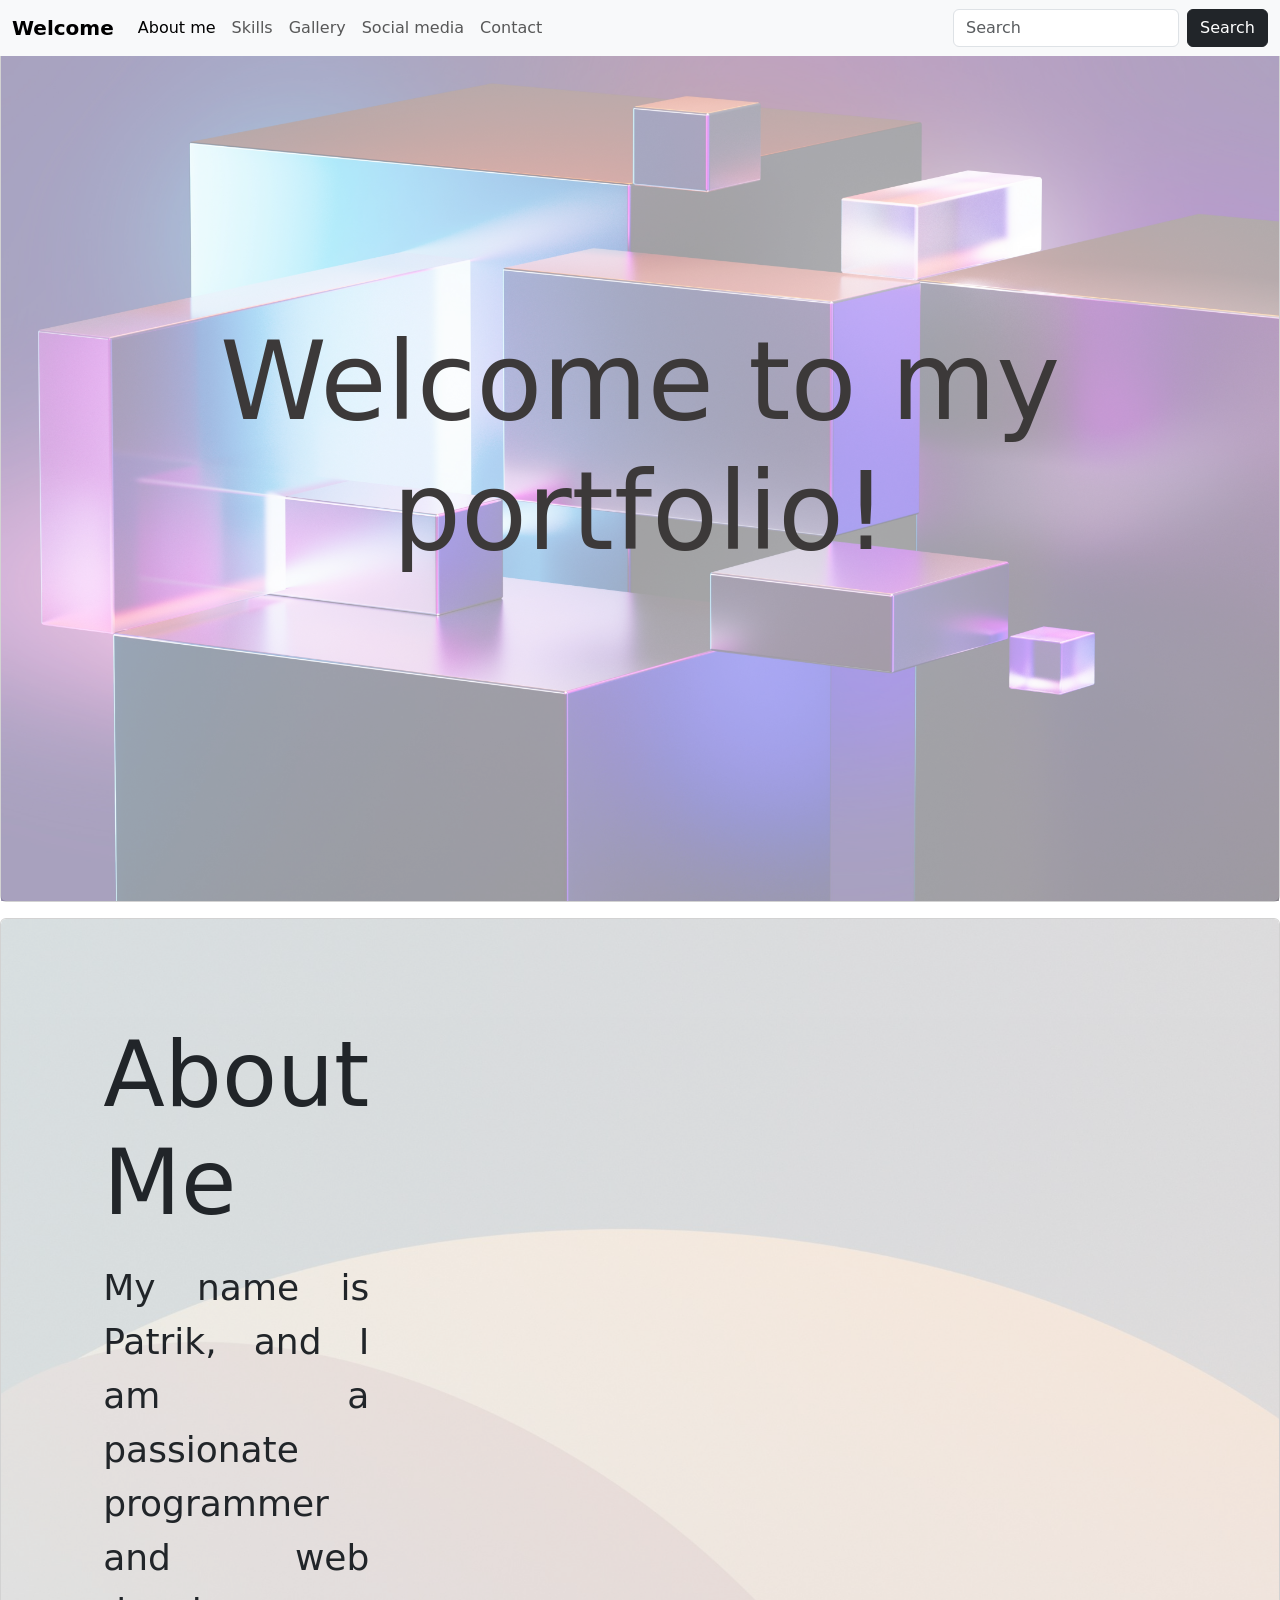
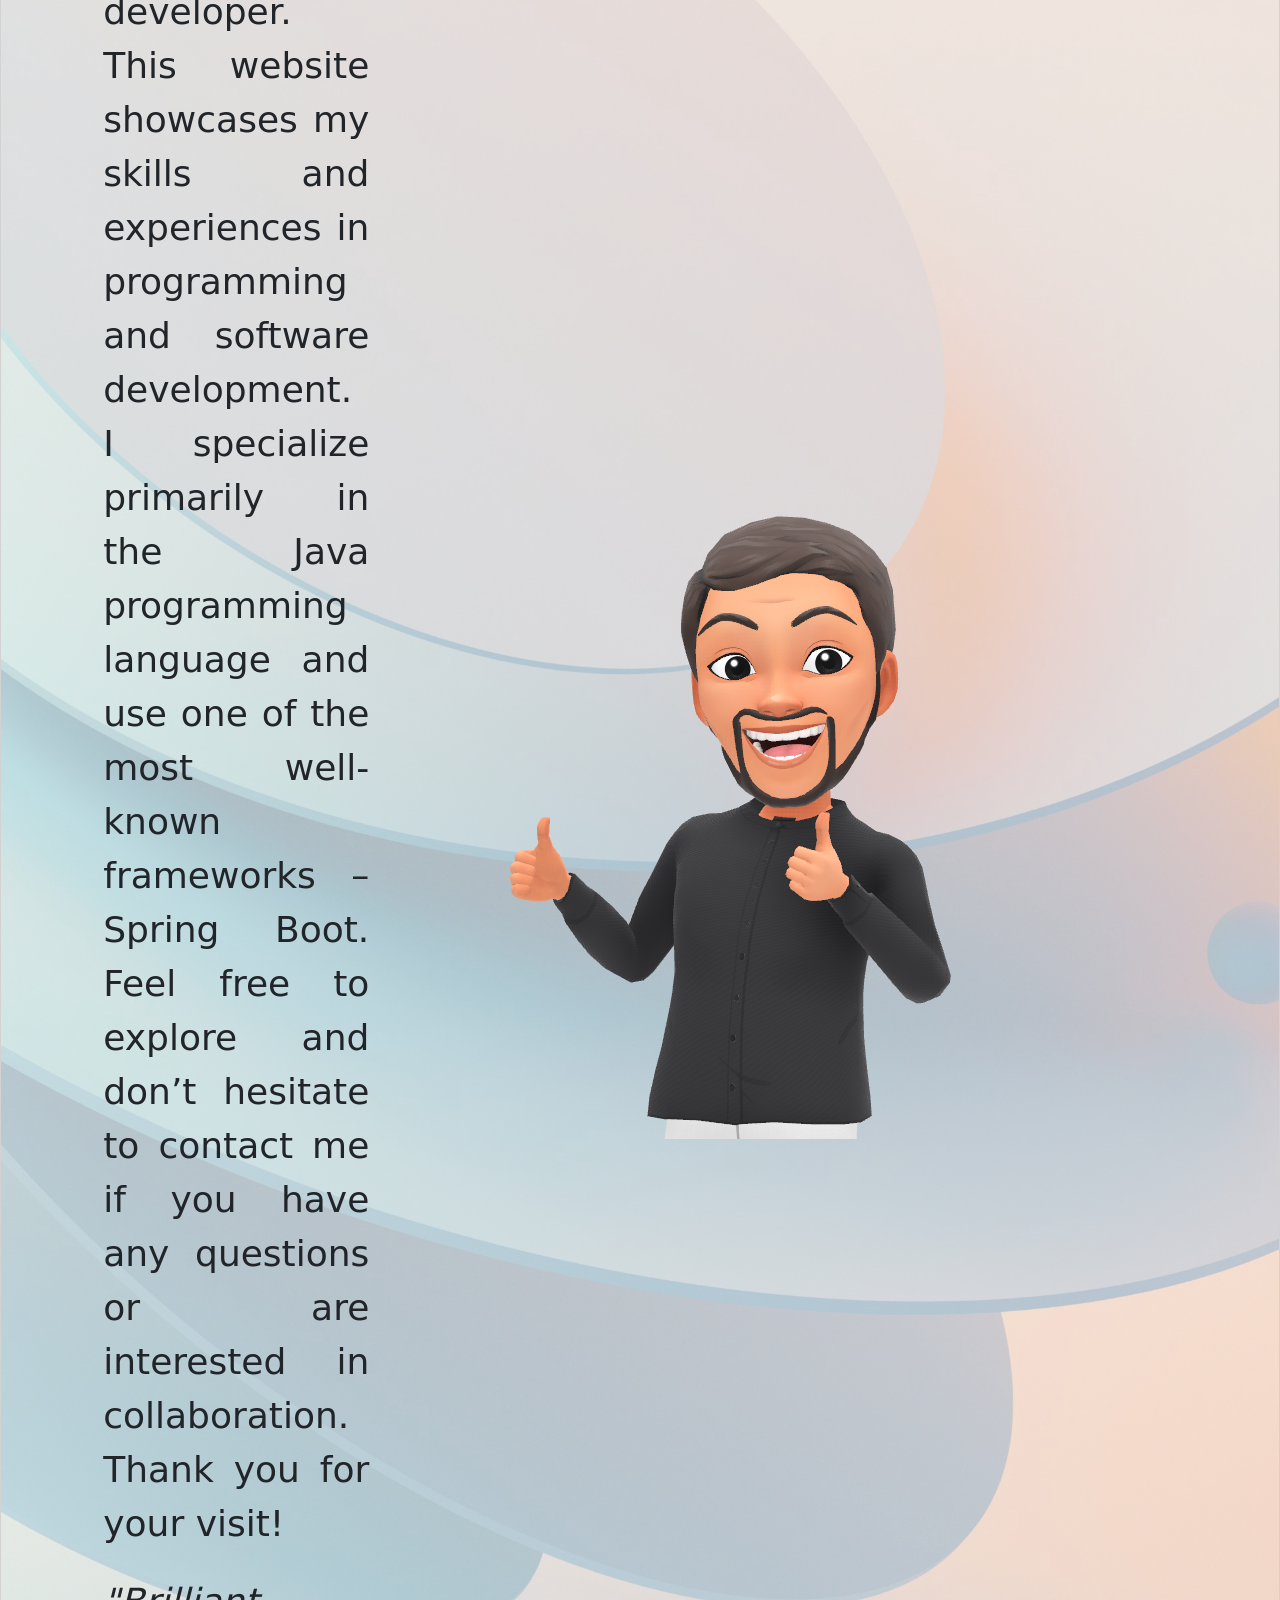
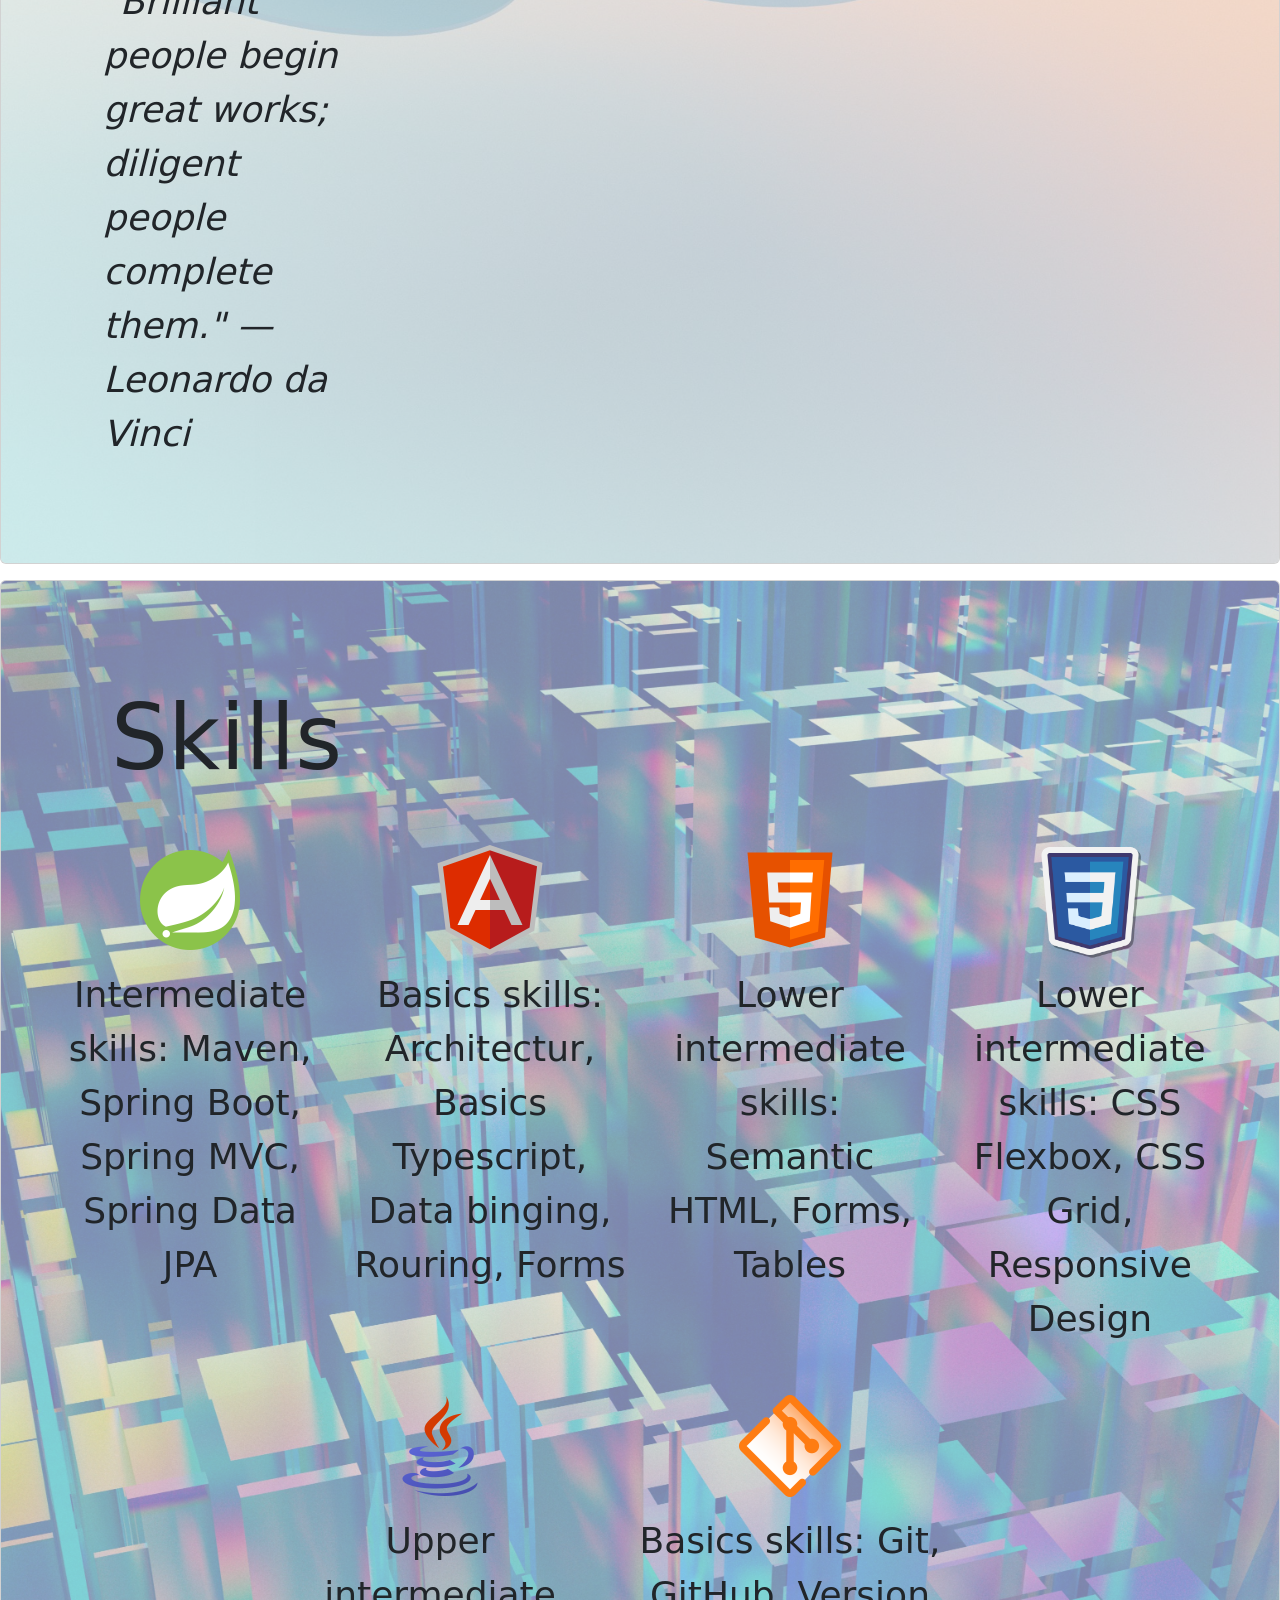
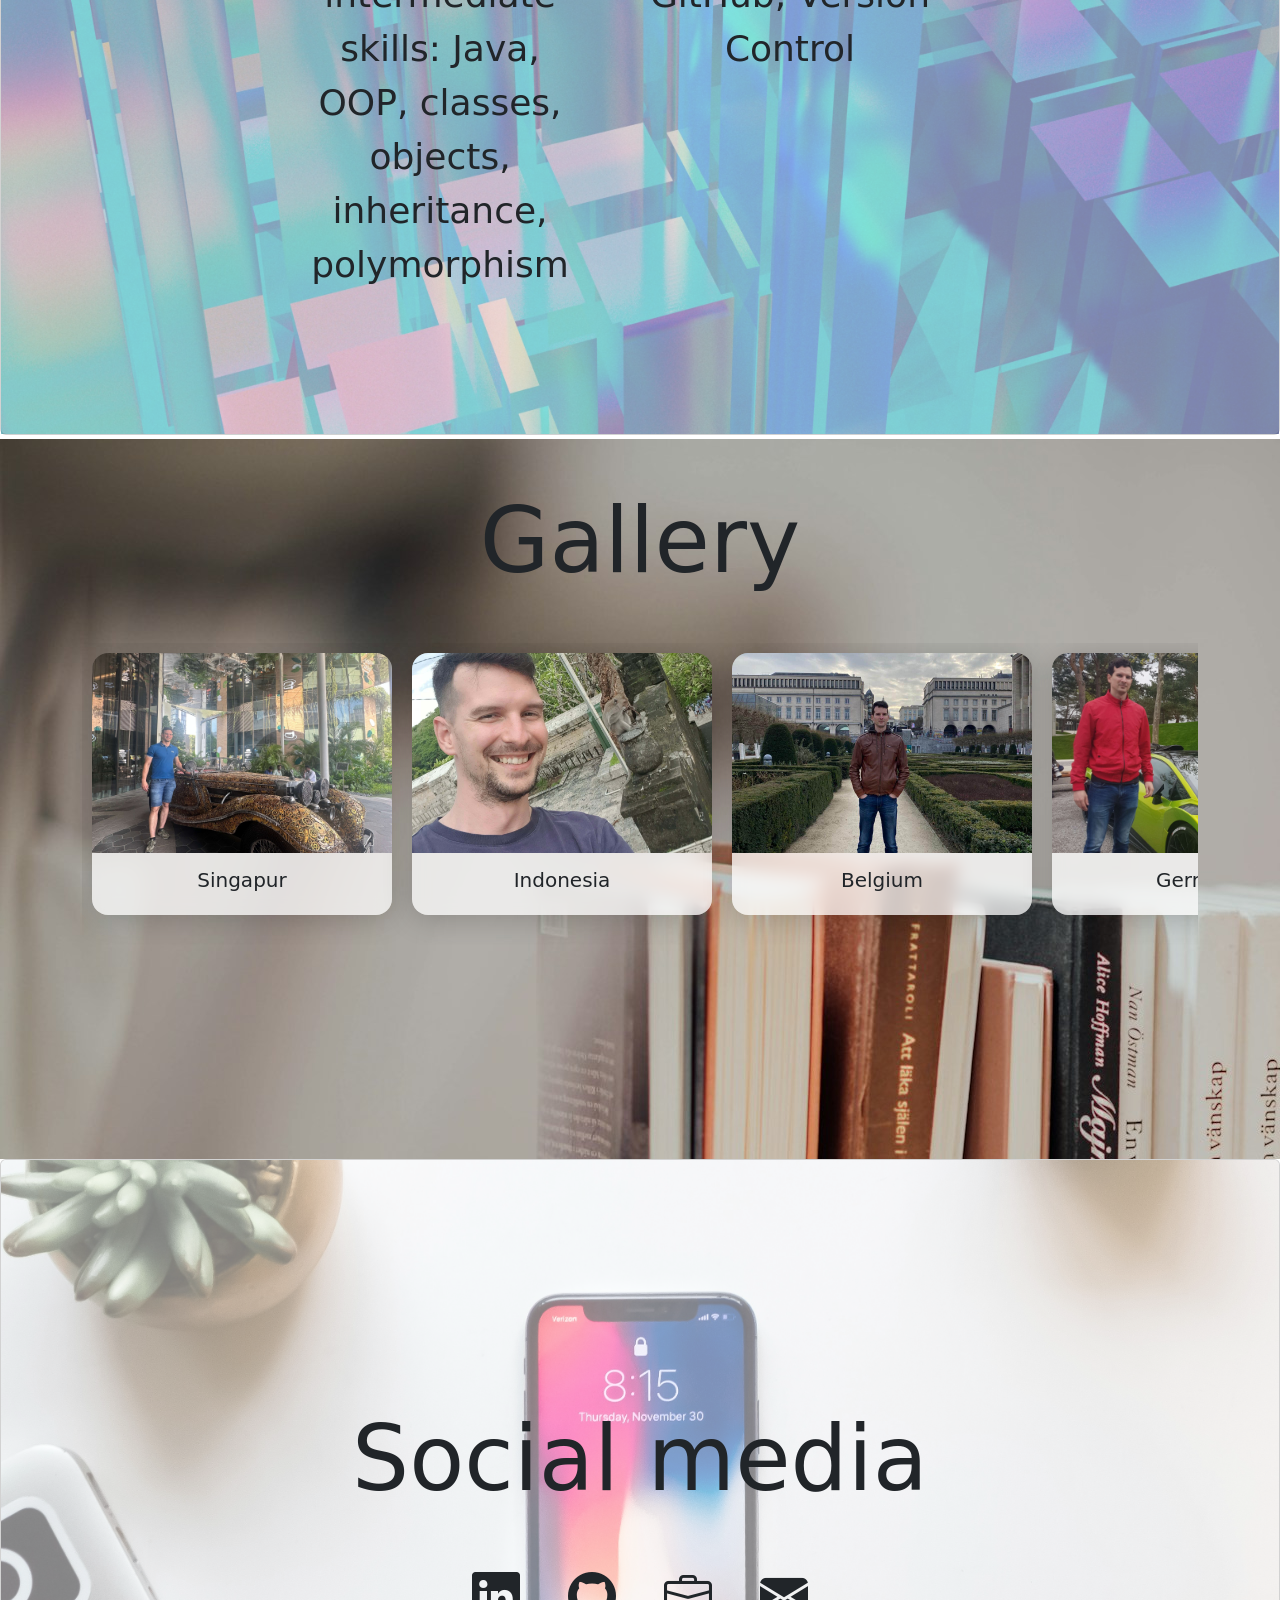
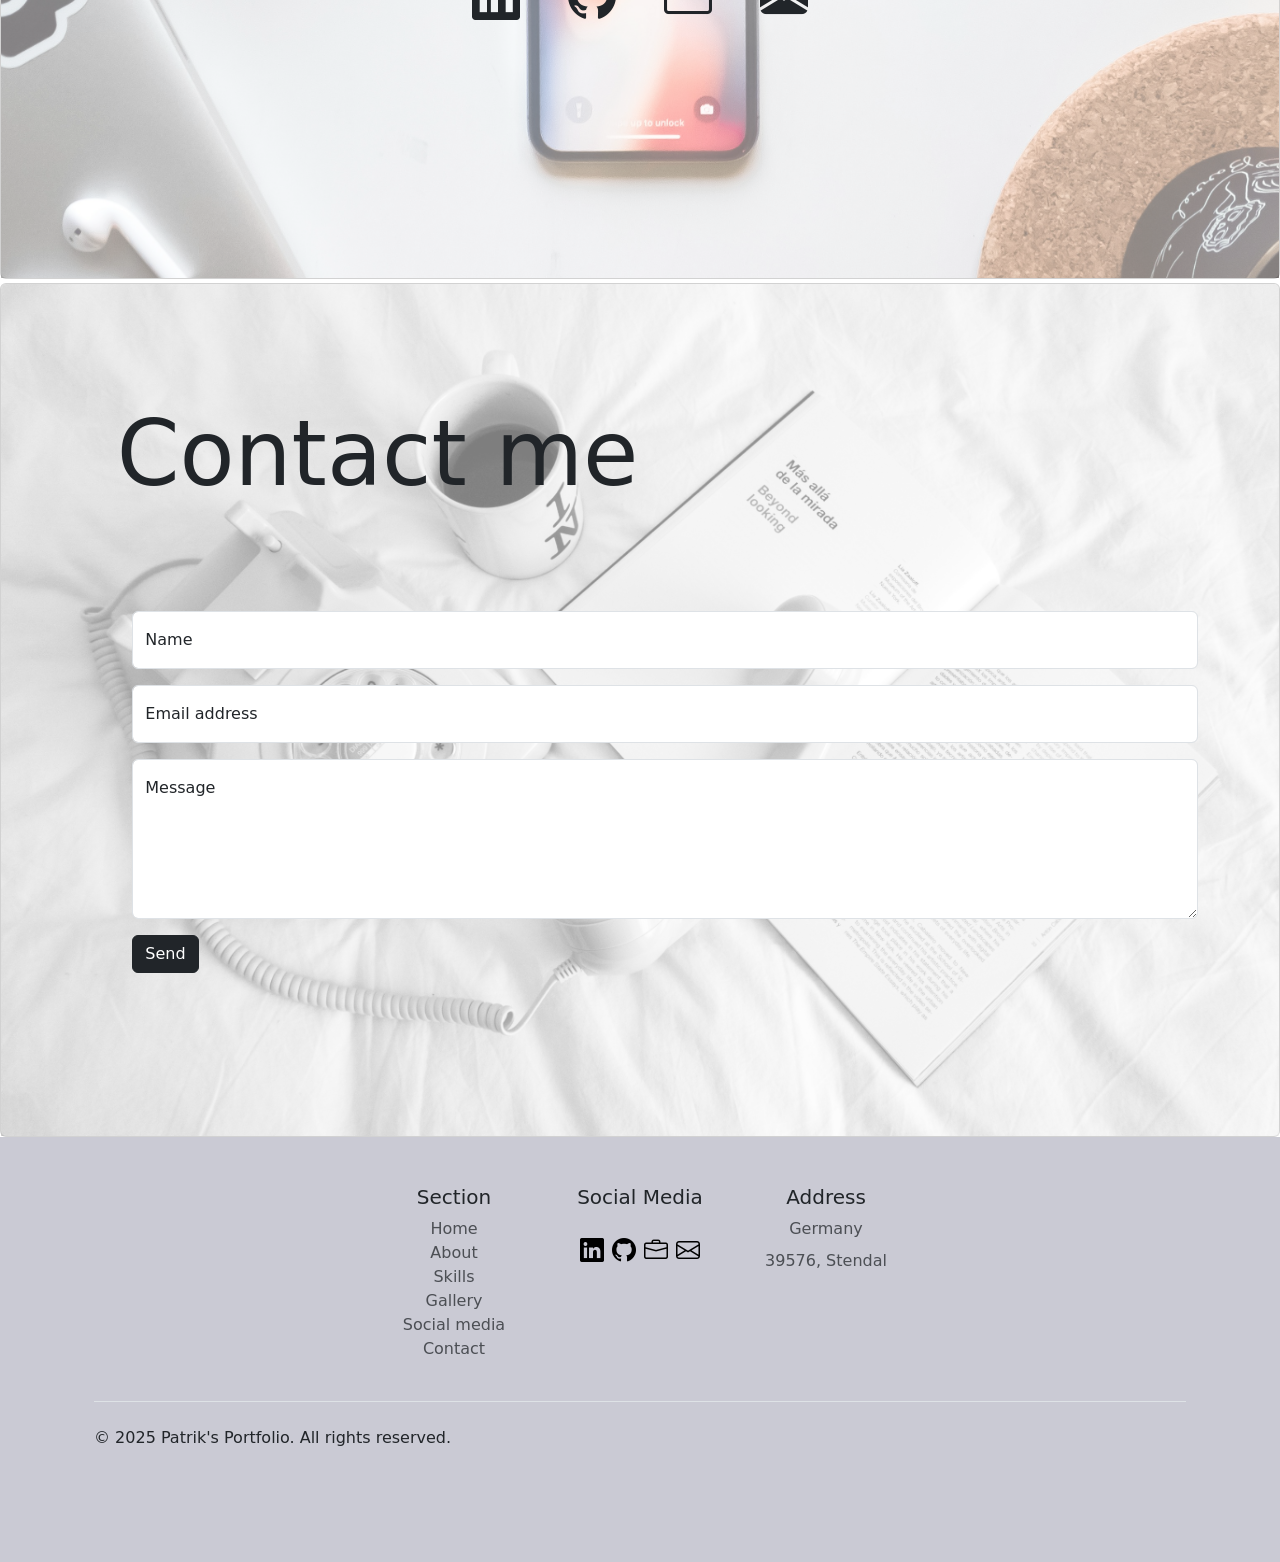
==== index.html @ 80ddef81 "Add files via upload uploading and updating gallery, configuration for smartphones and pc" ====
<!DOCTYPE html>
<html lang="en">

<head>
    <meta charset="UTF-8" />
    <meta name="viewport" content="width=device-width, initial-scale=1.0" />
    <title>My Portfolio</title>
    <link href="https://cdn.jsdelivr.net/npm/bootstrap@5.3.7/dist/css/bootstrap.min.css" rel="stylesheet"
        integrity="sha384-LN+7fdVzj6u52u30Kp6M/trliBMCMKTyK833zpbD+pXdCLuTusPj697FH4R/5mcr" crossorigin="anonymous" />
    <link rel="stylesheet" href="https://cdn.jsdelivr.net/npm/bootstrap-icons@1.11.3/font/bootstrap-icons.css" />
    <link rel="stylesheet" href="css/styles.css" />
</head>

<body>
    <div id="header">
        <!-- Header content if any -->
    </div>

    <!-- ABOUT SECTION -->
    <!-- HOME SECTION -->
    <section id="home">
        <div class="card mb-3">
            <img src="images/portfolio3.jpg" class="card-img-top" alt="..." style="height: 100vh; opacity: 0.4;" />
            <div class="card-img-overlay d-flex justify-content-center align-items-center flex-column">
                <h1 class="card-title text-center" style="font-size: 12vh; color: rgb(60, 57, 57);">Welcome to my
                    portfolio!</h1>
            </div>
        </div>
    </section>

    <!-- ABOUT SECTION -->
    <section id="about">
        <div class="card mb-3 position-relative">
            <img src="images/portfolio4.jpg" class="card-img-top position-absolute" alt="..."
                style="object-fit: cover; opacity: 0.5; top: 0; left: 0;" />
            <div class="card-img-overlay d-flex align-items-center">
                <div class="flex-grow-1" style="max-width: 70%;">
                    <div class="d-flex align-items-center mb-3">
                        <h2 class="card-title" style="font-size: 10vh;">About Me</h2>
                    </div>
                    <p class="card-text mb-4" style="font-size: 4vh; text-align: justify;">
                        My name is Patrik, and I am a passionate programmer and web developer. This website showcases my
                        skills and experiences in programming and software development. I specialize primarily in the
                        Java programming language and use one of the most well-known frameworks – Spring Boot. Feel free
                        to explore and don’t hesitate to contact me if you have any questions or are interested in
                        collaboration. Thank you for your visit!</p>
                    <p class="card-text fst-italic" style="font-size: 4vh;">
                        "Brilliant people begin great works; diligent people complete them." — Leonardo da Vinci
                    </p>
                </div>
                <img src="images/emoji.png" alt="Emoji" class="ms-3" style="width: 100%;" />
            </div>
        </div>
    </section>

    <!-- SKILLS SECTION -->
    <section id="skills">
        <div class="card mb-1 position-relative">
            <img src="images/portfolio6.jpg" class="card-img-top position-absolute w-100 h-100" alt="Skills Background"
                style="object-fit: cover; opacity: 0.5; left: 0; top: 0;" />
            <div class="card-img-overlay">
                <h2 class="card-title mb-5" style="font-size: 10vh; padding-left: 5%;">Skills</h2>
                <div class="row justify-content-center">
                    <div class="col-12 col-md-3 mb-4 d-flex flex-column align-items-center skill-item">
                        <img src="images/logos/spring.png" alt="Skill 1" class="img-fluid mb-2"
                            style="max-height: 120px;">
                        <p class="text-center" style="font-size: 4vh;">Intermediate skills: Maven, Spring Boot, Spring
                            MVC, Spring Data JPA</p>
                        </p>
                    </div>
                    <div class="col-12 col-md-3 mb-4 d-flex flex-column align-items-center skill-item">
                        <img src="images/logos/angular.png" alt="Skill 2" class="img-fluid mb-2"
                            style="max-height: 120px;">
                        <p class="text-center" style="font-size: 4vh;">Basics skills: Architectur, Basics Typescript,
                            Data binging, Rouring,
                            Forms </p>
                    </div>
                    <div class="col-12 col-md-3 mb-4 d-flex flex-column align-items-center skill-item">
                        <img src="images/logos/html5.png" alt="Skill 2" class="img-fluid mb-2"
                            style="max-height: 120px;">
                        <p class="text-center" style="font-size: 4vh;">Lower intermediate skills: Semantic HTML, Forms,
                            Tables</p>
                    </div>
                    <div class="col-12 col-md-3 mb-4 d-flex flex-column align-items-center skill-item">
                        <img src="images/logos/css3.png" alt="Skill 2" class="img-fluid mb-2"
                            style="max-height: 120px;">
                        <p class="text-center" style="font-size: 4vh;">Lower intermediate skills: CSS Flexbox, CSS Grid,
                            Responsive Design</p>
                    </div>
                    <div class="col-12 col-md-3 mb-4 d-flex flex-column align-items-center skill-item">
                        <img src="images/logos/java.png" alt="Skill 2" class="img-fluid mb-2"
                            style="max-height: 120px;">
                        <p class="text-center" style="font-size: 4vh;">Upper intermediate skills: Java, OOP, classes,
                            objects, inheritance,
                            polymorphism</p>
                    </div>
                    <div class="col-12 col-md-4 mb-4 d-flex flex-column align-items-center skill-item">
                        <img src="images/logos/git.png" alt="Skill 2" class="img-fluid mb-2" style="max-height: 120px;">
                        <p class="text-center" style="font-size: 4vh;">Basics skills: Git, GitHub, Version Control</p>
                    </div>
                </div>
            </div>
        </div>
    </section>

    <!-- Gallery -->

    <section id="gallery" style="background-image: url('images/portfolio8.jpg');">
        <div class="container py-5">
            <h2 class="text-center mb-5" style="font-size: 10vh;">Gallery</h2>
            <div class="slider-wrapper">
                <div class="card-slider" id="cardSlider">
                    <div class="card-item">
                        <img src="images/gallery/gallery1.JPG" alt="Singapur" class="fullscreen-img" />
                        <div class="card-caption">
                            <h5>Singapur</h5>
                        </div>
                    </div>
                    <div class="card-item">
                        <img src="images/gallery/gallery3.jpg" alt="Indonesia" class="fullscreen-img" />
                        <div class="card-caption">
                            <h5>Indonesia</h5>
                        </div>
                    </div>
                    <div class="card-item">
                        <img src="images/gallery/gallery4.JPG" alt="Belgium" class="fullscreen-img"/>
                        <div class="card-caption">
                            <h5>Belgium</h5>
                        </div>
                    </div>
                    <div class="card-item">
                        <img src="images/gallery/gallery2.JPG" alt="Germany" class="fullscreen-img"/>
                        <div class="card-caption">
                            <h5>Germany</h5>
                        </div>
                    </div>
                    <div class="card-item">
                        <img src="images/gallery/gallery5.JPG" alt="Dänemark" class="fullscreen-img"/>
                        <div class="card-caption">
                            <h5>Dänemark</h5>
                        </div>
                    </div>
                    <div class="card-item">
                        <img src="images/gallery/gallery6.JPG" alt="Slovakia" class="fullscreen-img"/>
                        <div class="card-caption">
                            <h5>Slovakia</h5>
                        </div>
                    </div>

                    <div class="card-item">
                        <img src="images/gallery/gallery8.JPG" alt=" " class="fullscreen-img" />
                        <div class="card-caption">
                            <h5>Croatia</h5>
                        </div>
                    </div>
                </div>
            </div>
        </div>
    </section>


    <!-- SOCIAL MEDIA SECTION -->

    <section id="socialMedia">
        <div class="card mb-1 position-relative" style="min-height: 80vh;">
            <img src="images/portfolio7.jpg" class="card-img-top position-absolute w-100 h-100"
                alt="Social Media Background" style="object-fit: cover; opacity: 0.5; left: 0; top: 0;" />
            <div class="card-img-overlay d-flex flex-column justify-content-center align-items-center">
                <h2 class="card-title mb-5 text-center" style="font-size: 10vh;">Social media</h2>
                <div class="d-flex flex-wrap justify-content-center align-items-center gap-5" style="z-index:2;">
                    <a href="https://www.linkedin.com/in/patrik-demjan-90602429b/"
                        target="https://www.linkedin.com/in/patrik-demjan-90602429b/" class="text-dark"
                        aria-label="LinkedIn">
                        <i class="bi bi-linkedin" style="font-size: 3rem;"></i>
                    </a>
                    <a href="https://github.com/patodemjan" target="https://github.com/patodemjan" class="text-dark"
                        aria-label="GitHub">
                        <i class="bi bi-github" style="font-size: 3rem;"></i>
                    </a>
                    <a href="https://www.upwork.com/freelancers/~01fe0e4e9101196b88"
                        target="https://www.upwork.com/freelancers/~01fe0e4e9101196b88" class="text-dark"
                        aria-label="Upwork">
                        <i class="bi bi-briefcase" style="font-size: 3rem;"></i>
                    </a>
                    <a href="mailto:patodemjan@gmail.com" target="_blank" class="text-dark" aria-label="Gmail">
                        <i class="bi bi-envelope-fill" style="font-size: 3rem;"></i>
                    </a>
                </div>
            </div>
        </div>
    </section>


    <!-- CONTACT SECTION -->
    <section id="contact">
        <div class="card mb-0 position-relative">
            <img src="images/portfolio5.jpg" class="card-img-top" alt="..." style="object-fit: cover; opacity: 0.5;" />
            <div class="card-img-overlay d-flex">
                <div class="flex-grow-1">
                    <div class="d-flex align-items-center">
                        <h2 class="card-title mb-1" style="font-size: 10vh; padding: 8%;">Contact me</h2>
                    </div>
                    <div class="container" style="padding-left: 5%;">
                        <form id="contactForm" data-sb-form-api-token="API_TOKEN"
                            action="https://formsubmit.co/fc794024663778cf0e7738650abc2c04" method="POST">
                            <!-- Hidden input to prevent spam -->
                            <input type="text" name="_honey" style="display:none;" />
                            <!-- disable captcha -->
                            <input type="hidden" name="_captcha" value="false">
                            <!-- redirect -->
                            <input type="hidden" name="_next"
                                value="https://patodemjan.github.io/Portfolio/thankyou.html">

                            <div class="form-floating mb-3">
                                <input class="form-control" id="name" type="text" name="name"
                                    placeholder="Enter your name..." required />
                                <label for="name">Name</label>
                            </div>
                            <div class="form-floating mb-3">
                                <input class="form-control" id="email" type="email" name="email"
                                    placeholder="name@example.com" required />
                                <label for="email">Email address</label>
                            </div>
                            <div class="form-floating mb-3">
                                <textarea class="form-control" id="message" name="message" style="height: 10rem;"
                                    placeholder="Your message..." required></textarea>
                                <label for="message">Message</label>
                            </div>
                            <button class="btn btn-dark btn-xl" id="submitButton" type="submit">Send</button>
                        </form>
                    </div>
                </div>
            </div>
        </div>
    </section>

    <!-- FOOTER -->

    <div id="footer" style="background-color: rgb(202, 202, 212);">
        © 2025 Patrik's Portfolio
    </div>

    <script src="javascript.js"></script>
    <script src="https://cdn.jsdelivr.net/npm/bootstrap@5.3.7/dist/js/bootstrap.bundle.min.js"
        integrity="sha384-ndDqU0Gzau9qJ1lfW4pNLlhNTkCfHzAVBReH9diLvGRem5+R9g2FzA8ZGN954O5Q"
        crossorigin="anonymous"></script>
</body>

</html>
---- css/styles.css ----
html {
  scroll-behavior: smooth;
  height: 100%;
}

body {
  margin: 0;
  padding: 0;
  display: flex;
  flex-direction: column;
  min-height: 100vh;
}

section {
  min-height: 80vh;
  position: relative;
  z-index: 0;
}

#about .card.mb-3.position-relative {
  position: relative;
  overflow: hidden;
}

.about-header .emoji-img {
  width: 180px;
  height: auto;
}

#about .card-img-top.position-absolute {
  top: 0;
  left: 0;
  width: 100%;
  height: 100%;
  object-fit: cover;
  opacity: 0.5;
  z-index: 1;
}

#about .card-img-overlay {
  position: relative;
  z-index: 2;
  padding: 8%;
  display: flex;
  align-items: center;
}

#footer {
  background-color: rgb(202, 202, 212);
  text-align: center;
  margin-top: auto;
}

#skills .card-img-overlay {
    position: relative;
    z-index: 2;
    padding: 8% 4%;
}

footer .bi {
    color: #000 !important;
}

.highlighted-search-result {
  background-color: rgb(180, 180, 179);
  transition: background-color 0.3s ease;
}

/* CARD SLIDER */
.slider-wrapper {
  overflow-x: auto;
  scroll-snap-type: x mandatory;
  -webkit-overflow-scrolling: touch;
  padding-bottom: 20px;
}

.card-slider {
  display: flex;
  gap: 20px;
  scroll-behavior: smooth;
  padding: 10px;
}

.card-item {
  min-width: 300px;
  flex: 0 0 auto;
  background: rgba(255, 255, 255, 0.1);
  backdrop-filter: blur(8px);
  border-radius: 16px;
  box-shadow: 0 4px 30px rgba(0, 0, 0, 0.2);
  overflow: hidden;
  transition: transform 0.3s ease;
  scroll-snap-align: center;
}

.card-item:hover {
  transform: scale(1.03);
}

.card-item img {
  width: 100%;
  height: 200px;
  object-fit: cover;
}

.card-caption {
  padding: 15px;
  text-align: center;
  background-color: rgba(255, 255, 255, 0.7);
}

/* ----- MOBILE STYLES ----- */
@media (max-width: 768px) {
  section {
    padding-top: 20px;
    padding-bottom: 20px;
    min-height: unset;
    height: auto;
  }

  .card-title {
    font-size: 2rem !important;
  }

  .card-text {
    font-size: 1rem;
  }

  .about-header {
    display: flex;
    flex-direction: row;
    align-items: center;
    margin-bottom: 2vh;
  }

  .about-header .emoji-img {
    width: 60px !important;
    height: auto !important;
    margin-left: 2vw;
  }

  #about .card-img-overlay {
    flex-direction: column;
    align-items: center;
    padding: 2px;
  }

  #about .flex-grow-1 {
    max-width: 100%;
    text-align: center;
  }

  #header,
  #footer {
    padding: 10px;
    text-align: center;
  }

  #contact {
    min-height: 100vh;
    display: flex;
    flex-direction: column;
    justify-content: center;
  }

  #contact .card {
    flex-grow: 1;
    display: flex;
    flex-direction: column;
    justify-content: center;
  }

  #contact .card-img-top {
    position: absolute;
    inset: 0;
    width: 100%;
    height: 100%;
    object-fit: cover;
    opacity: 0.4;
    z-index: 1;
  }

  #contact .card-img-overlay {
    position: relative;
    z-index: 2;
    display: flex;
    flex-direction: column;
    justify-content: center;
    padding: 20px;
    height: auto;
    background-color: rgba(255, 255, 255, 0.2);
    backdrop-filter: blur(3px);
  }

  #contact form {
    background-color: rgba(255, 255, 255, 0.9);
    padding: 15px;
    border-radius: 10px;
  }
  #skills .row {
        flex-direction: column !important;
    }
    #skills .skill-item {
        margin-bottom: 2rem;
    }
    #skills .card-title {
        font-size: 10vh !important;
    }


  .card-item {
    min-width: 250px;
  }

  .card-item img {
    height: 150px;
  }


}
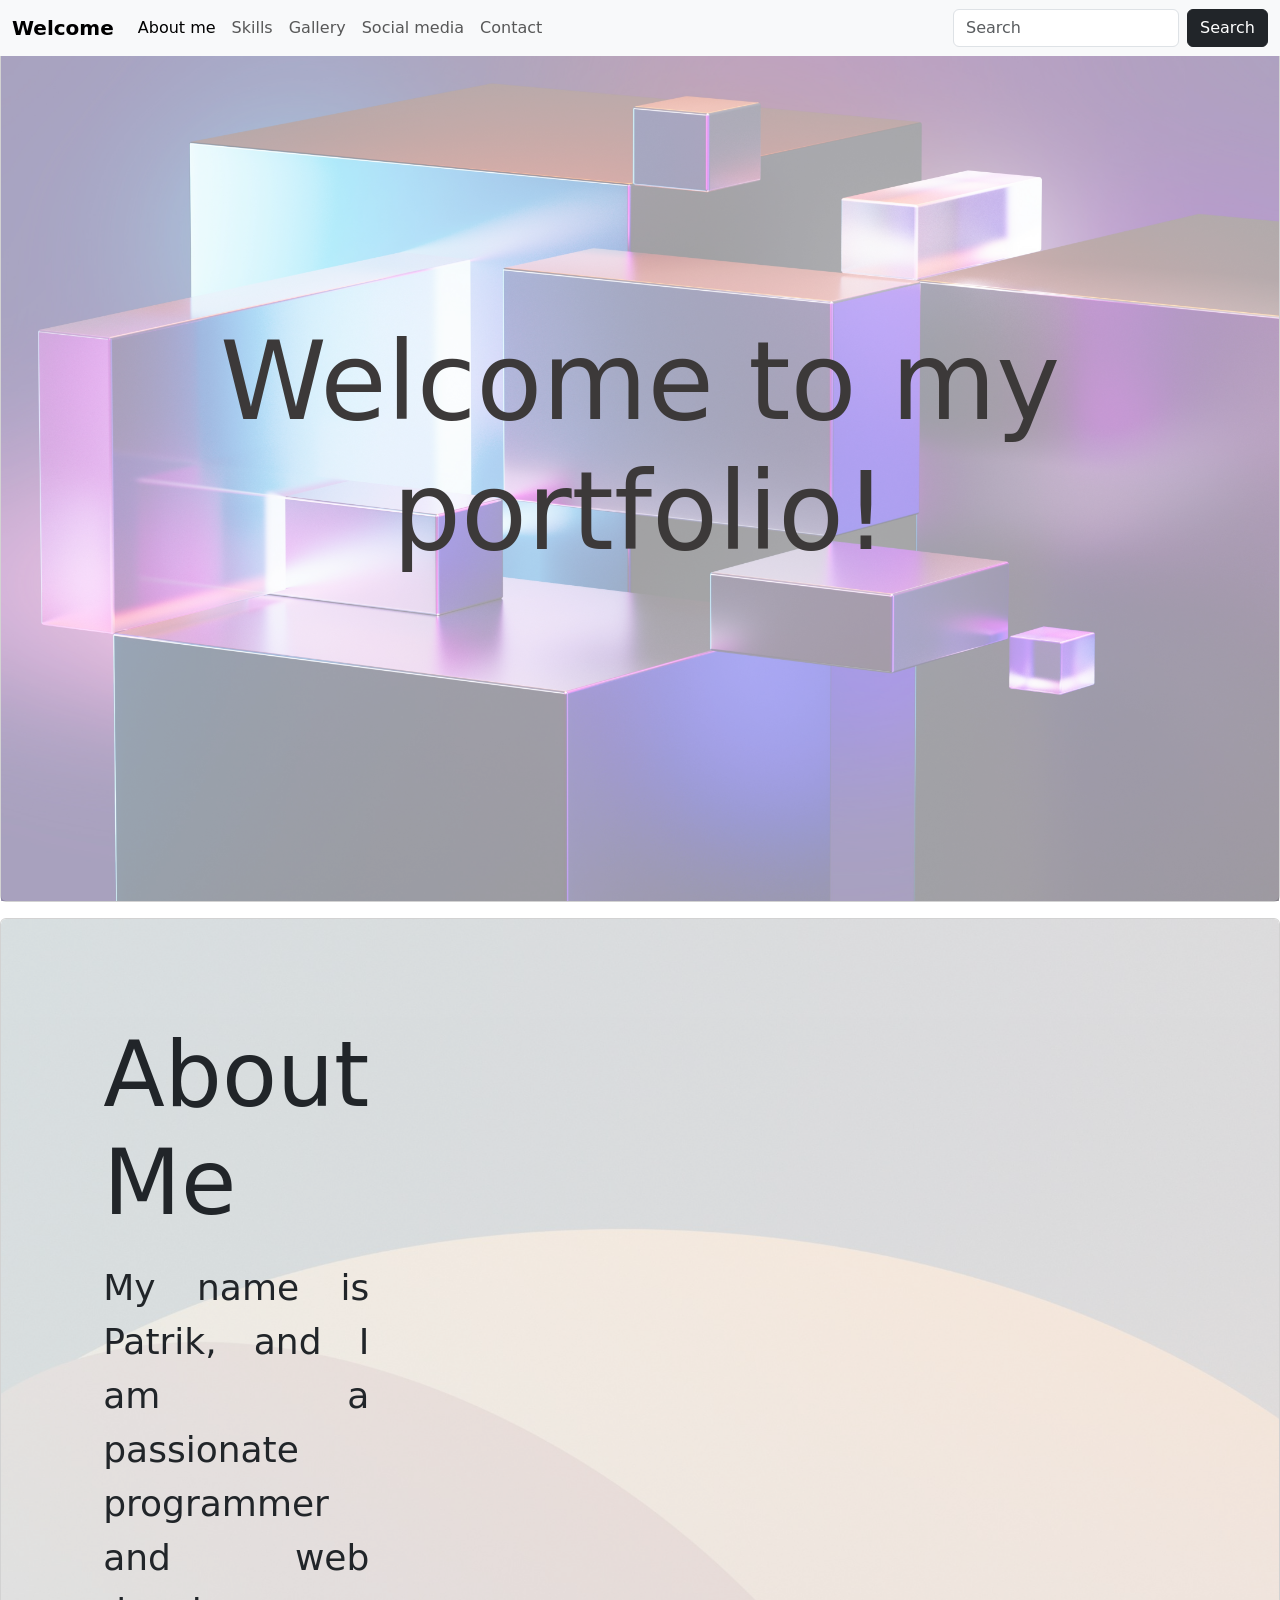
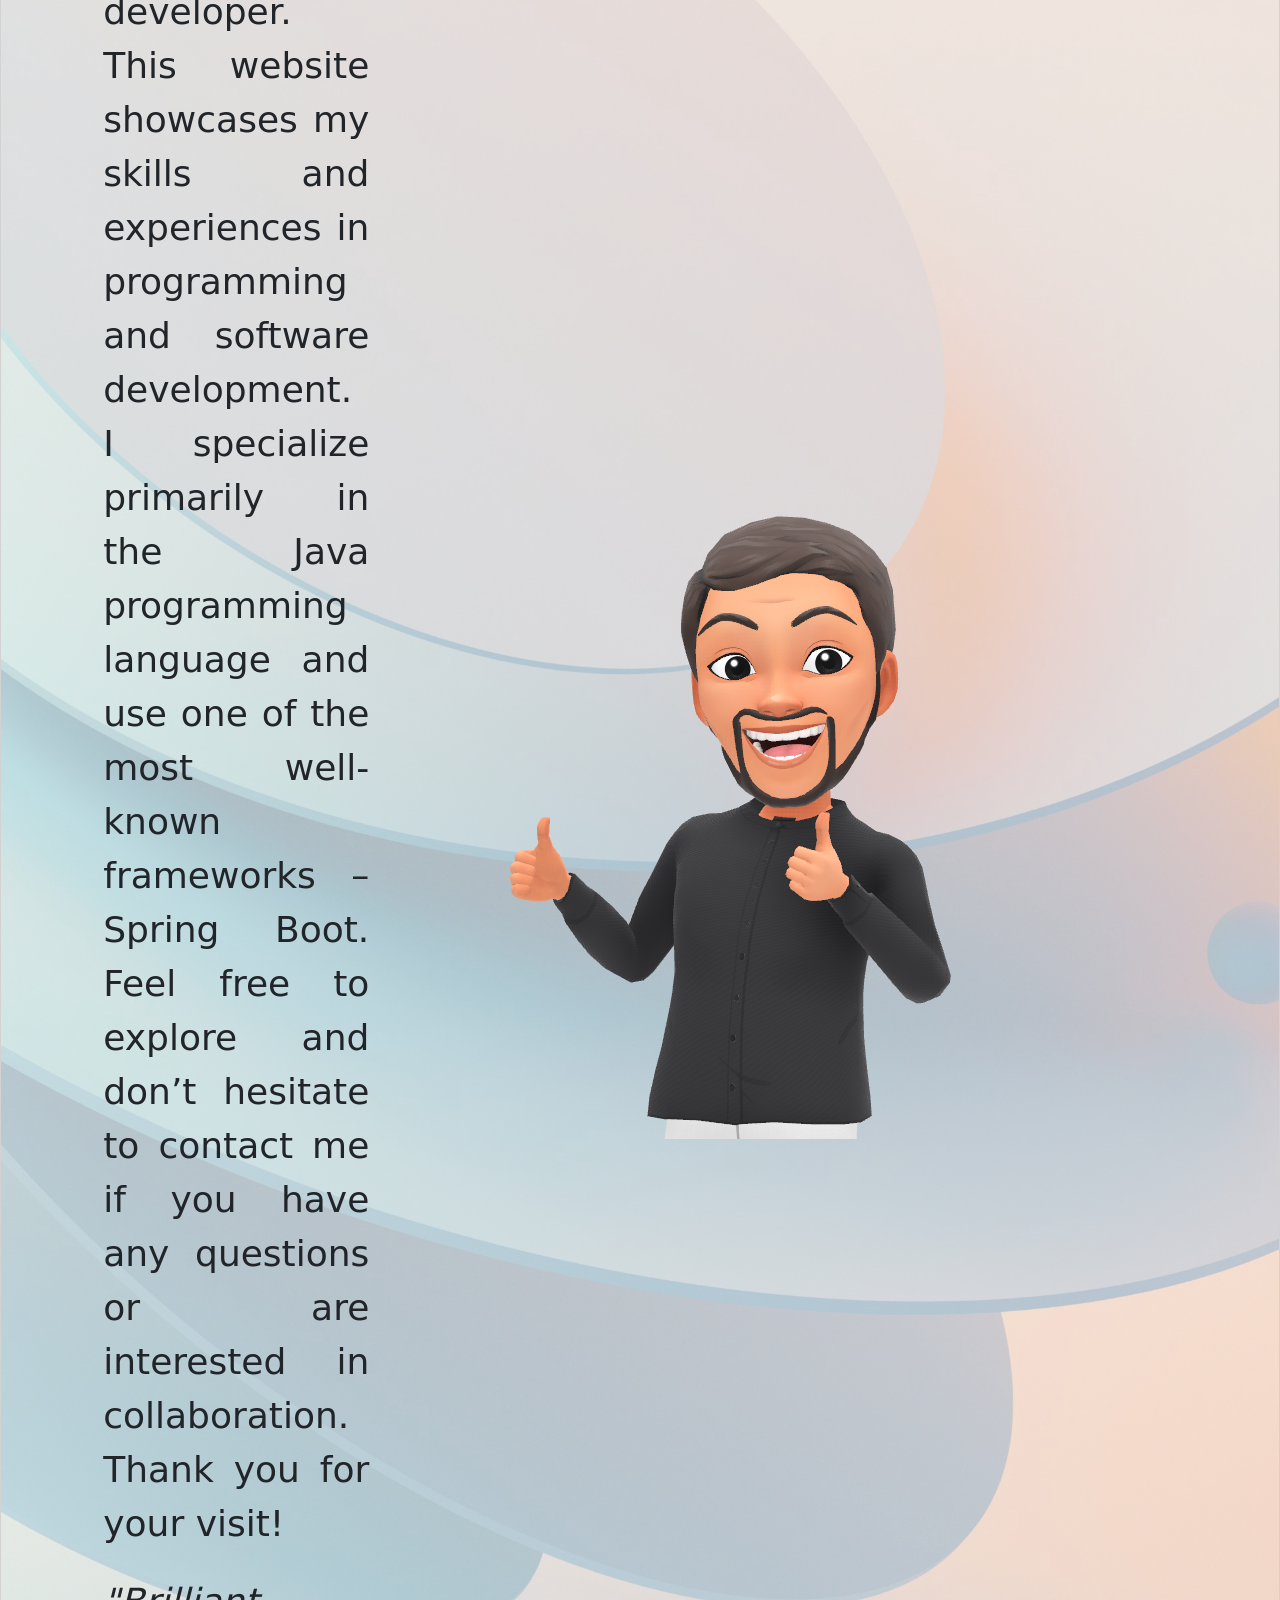
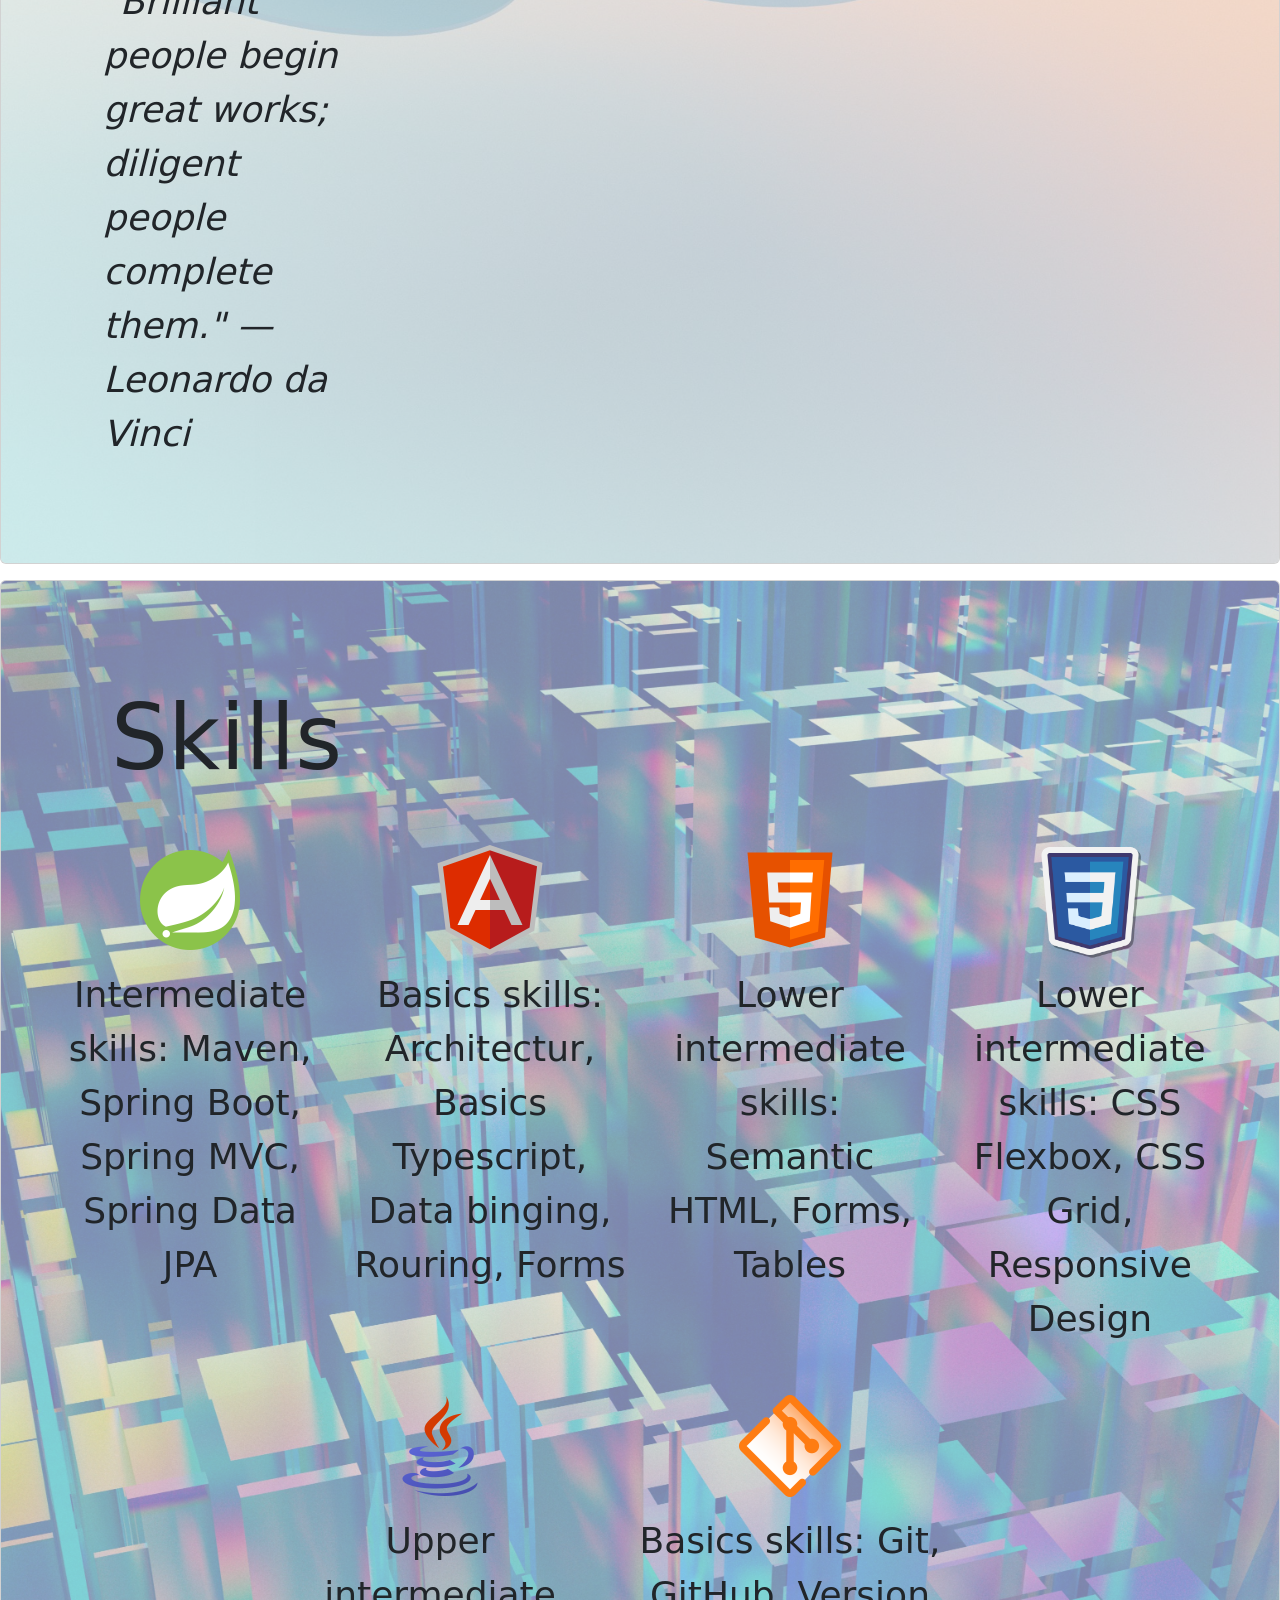
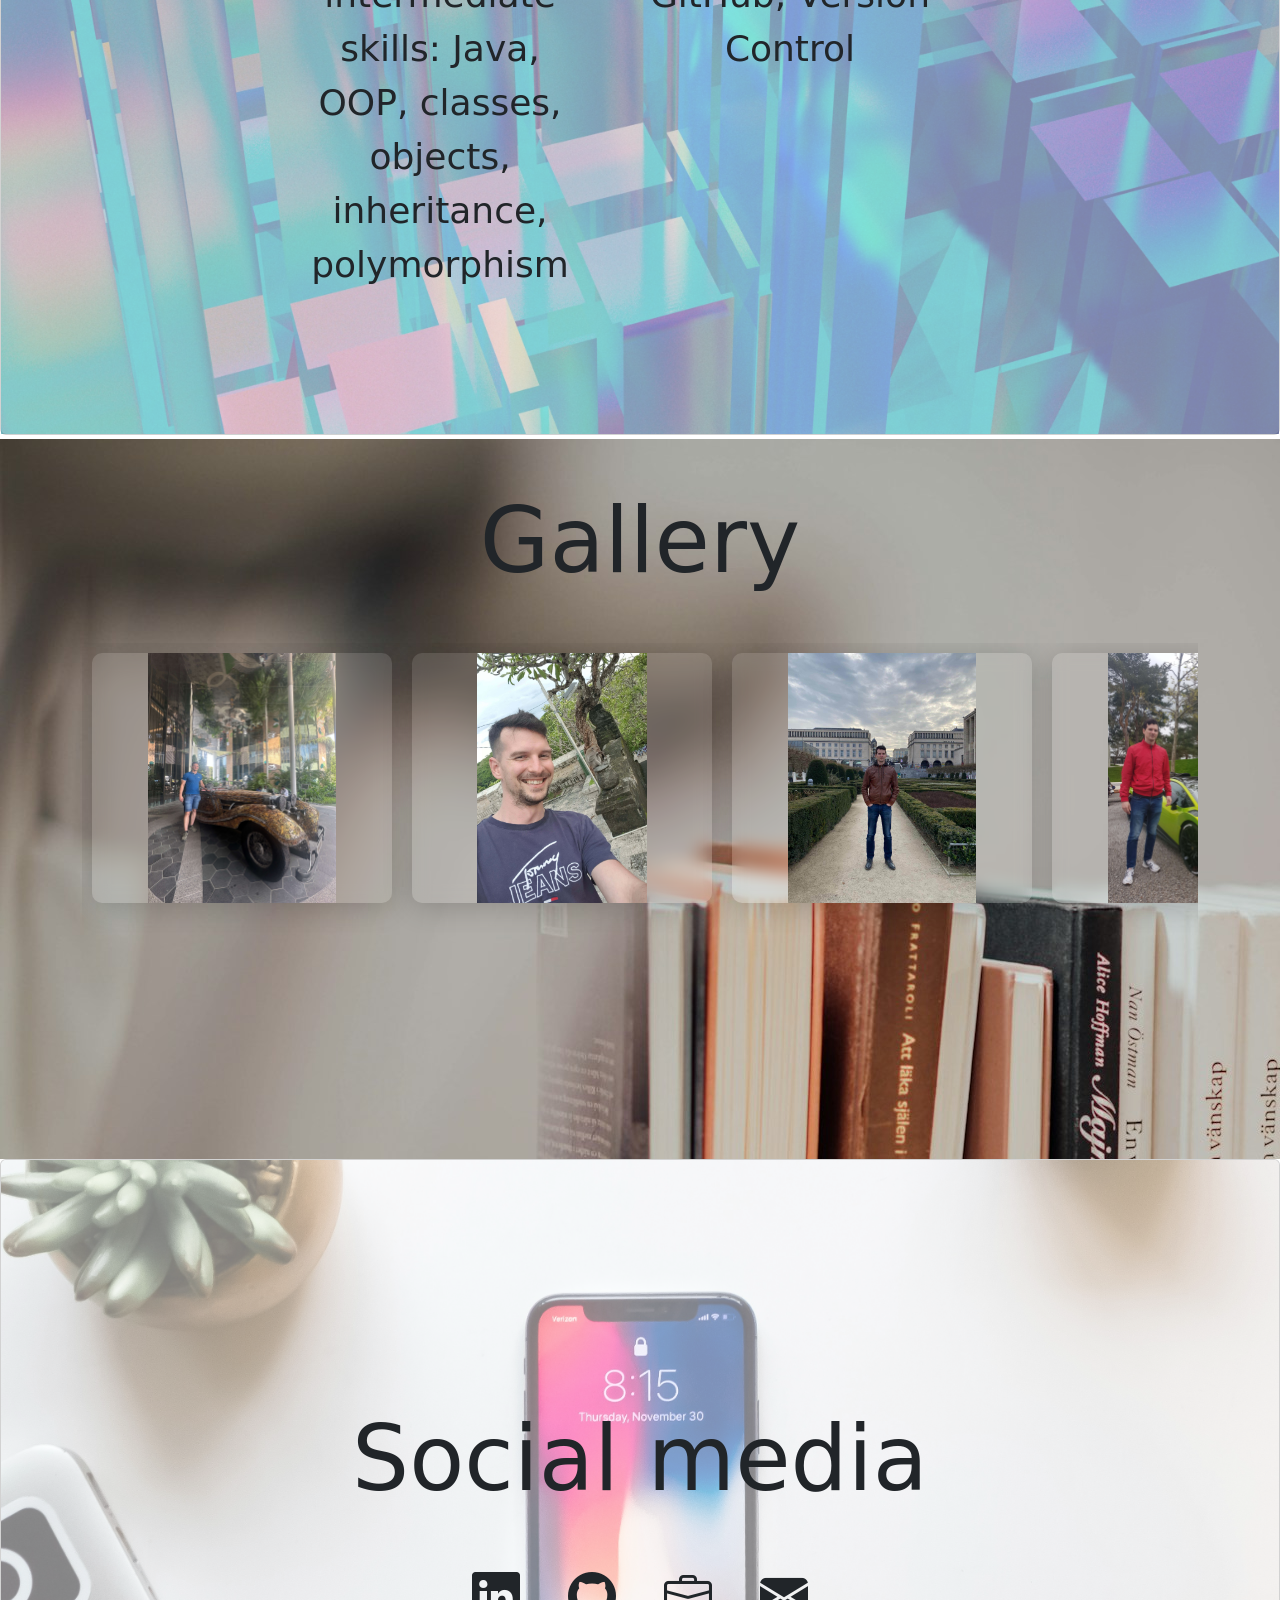
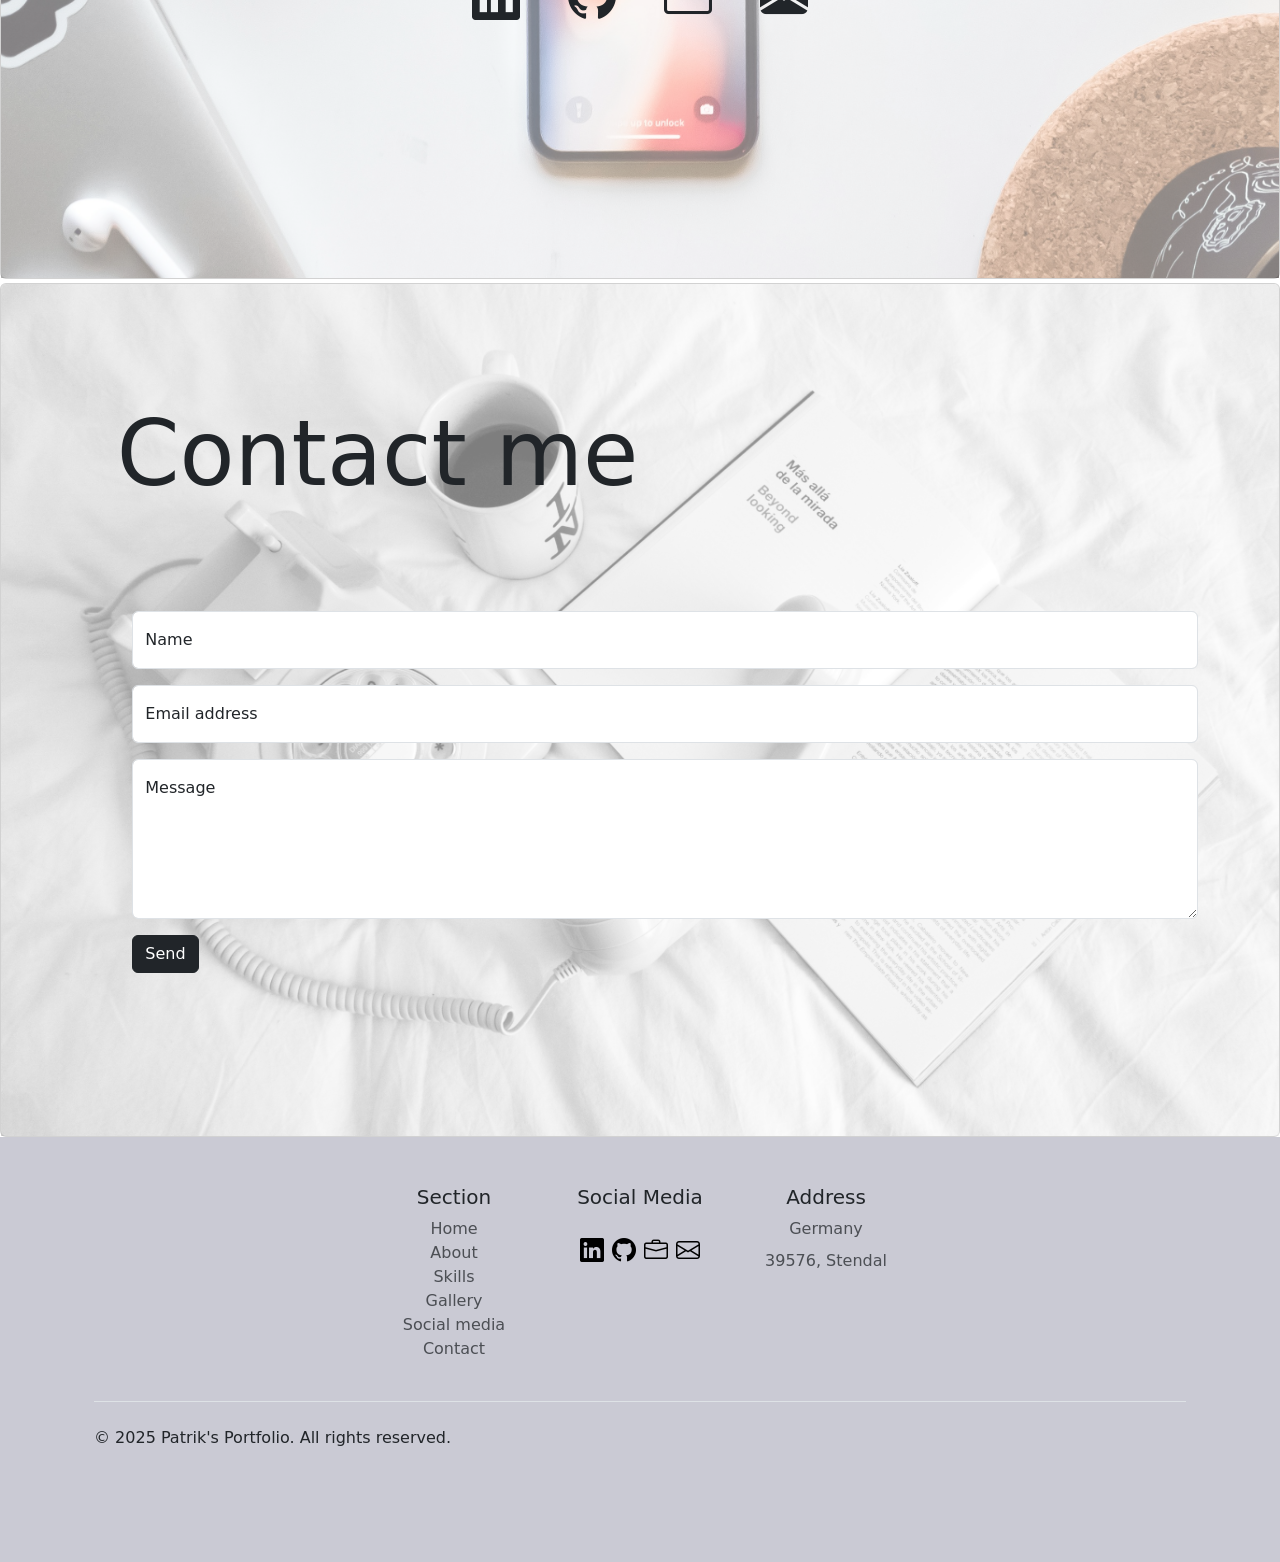
==== commit c9de93c1: "Update index.html deleting pic with bug" ====
--- a/index.html
+++ b/index.html
@@ -132,12 +132,6 @@
                         <img src="images/gallery/gallery2.JPG" alt="Germany" class="fullscreen-img"/>
                         <div class="card-caption">
                             <h5>Germany</h5>
-                        </div>
-                    </div>
-                    <div class="card-item">
-                        <img src="images/gallery/gallery5.JPG" alt="Dänemark" class="fullscreen-img"/>
-                        <div class="card-caption">
-                            <h5>Dänemark</h5>
                         </div>
                     </div>
                     <div class="card-item">
@@ -246,4 +240,4 @@
         crossorigin="anonymous"></script>
 </body>
 
-</html>+</html>
--- a/css/styles.css
+++ b/css/styles.css
@@ -52,13 +52,13 @@
 }
 
 #skills .card-img-overlay {
-    position: relative;
-    z-index: 2;
-    padding: 8% 4%;
+  position: relative;
+  z-index: 2;
+  padding: 8% 4%;
 }
 
 footer .bi {
-    color: #000 !important;
+  color: #000 !important;
 }
 
 .highlighted-search-result {
@@ -82,11 +82,12 @@
 }
 
 .card-item {
-  min-width: 300px;
+  width: 300px;
+  height: 250px;
   flex: 0 0 auto;
   background: rgba(255, 255, 255, 0.1);
   backdrop-filter: blur(8px);
-  border-radius: 16px;
+  border-radius: 10px;
   box-shadow: 0 4px 30px rgba(0, 0, 0, 0.2);
   overflow: hidden;
   transition: transform 0.3s ease;
@@ -99,14 +100,36 @@
 
 .card-item img {
   width: 100%;
-  height: 200px;
-  object-fit: cover;
+  height: 100%;
+  object-fit: contain;
 }
 
 .card-caption {
   padding: 15px;
   text-align: center;
   background-color: rgba(255, 255, 255, 0.7);
+}
+
+.fullscreen-overlay {
+  position: fixed;
+  top: 0;
+  left: 0;
+  width: 100vw;
+  height: 100vh;
+  background-color: rgba(0, 0, 0, 0.9);
+  display: flex;
+  align-items: center;
+  justify-content: center;
+  z-index: 9999;
+}
+
+.fullscreen-overlay img {
+  max-width: 95%;
+  max-height: 95%;
+  object-fit: contain;
+  box-shadow: 0 0 30px rgba(255, 255, 255, 0.2);
+  border-radius: 10px;
+  cursor: zoom-out;
 }
 
 /* ----- MOBILE STYLES ----- */
@@ -198,23 +221,23 @@
     border-radius: 10px;
   }
   #skills .row {
-        flex-direction: column !important;
-    }
-    #skills .skill-item {
-        margin-bottom: 2rem;
-    }
-    #skills .card-title {
-        font-size: 10vh !important;
-    }
-
+    flex-direction: column !important;
+  }
+  #skills .skill-item {
+    margin-bottom: 2rem;
+  }
+  #skills .card-title {
+    font-size: 10vh !important;
+  }
 
   .card-item {
-    min-width: 250px;
+    width: 90vw;
+    height: 200px;
   }
 
   .card-item img {
-    height: 150px;
-  }
-
-
-}
+    width: 100%;
+    height: 100%;
+    object-fit: contain;
+  }
+}
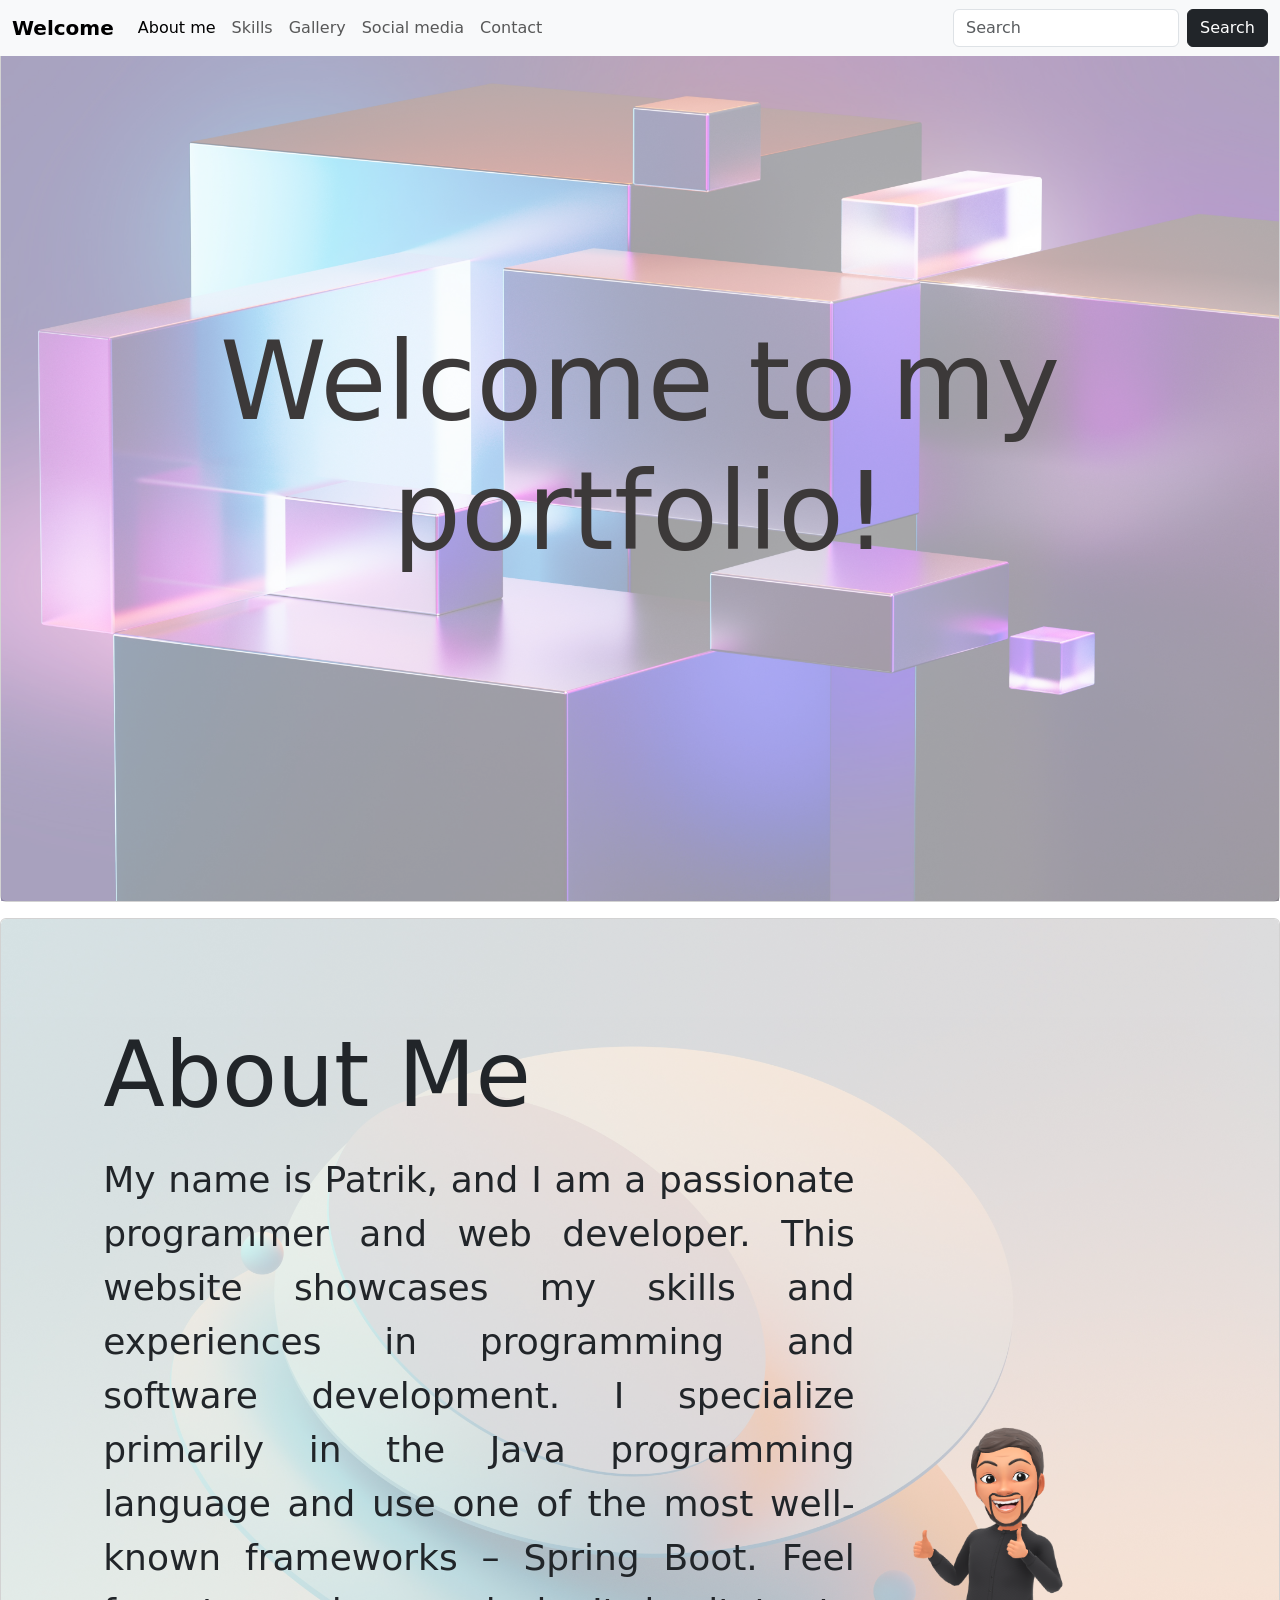
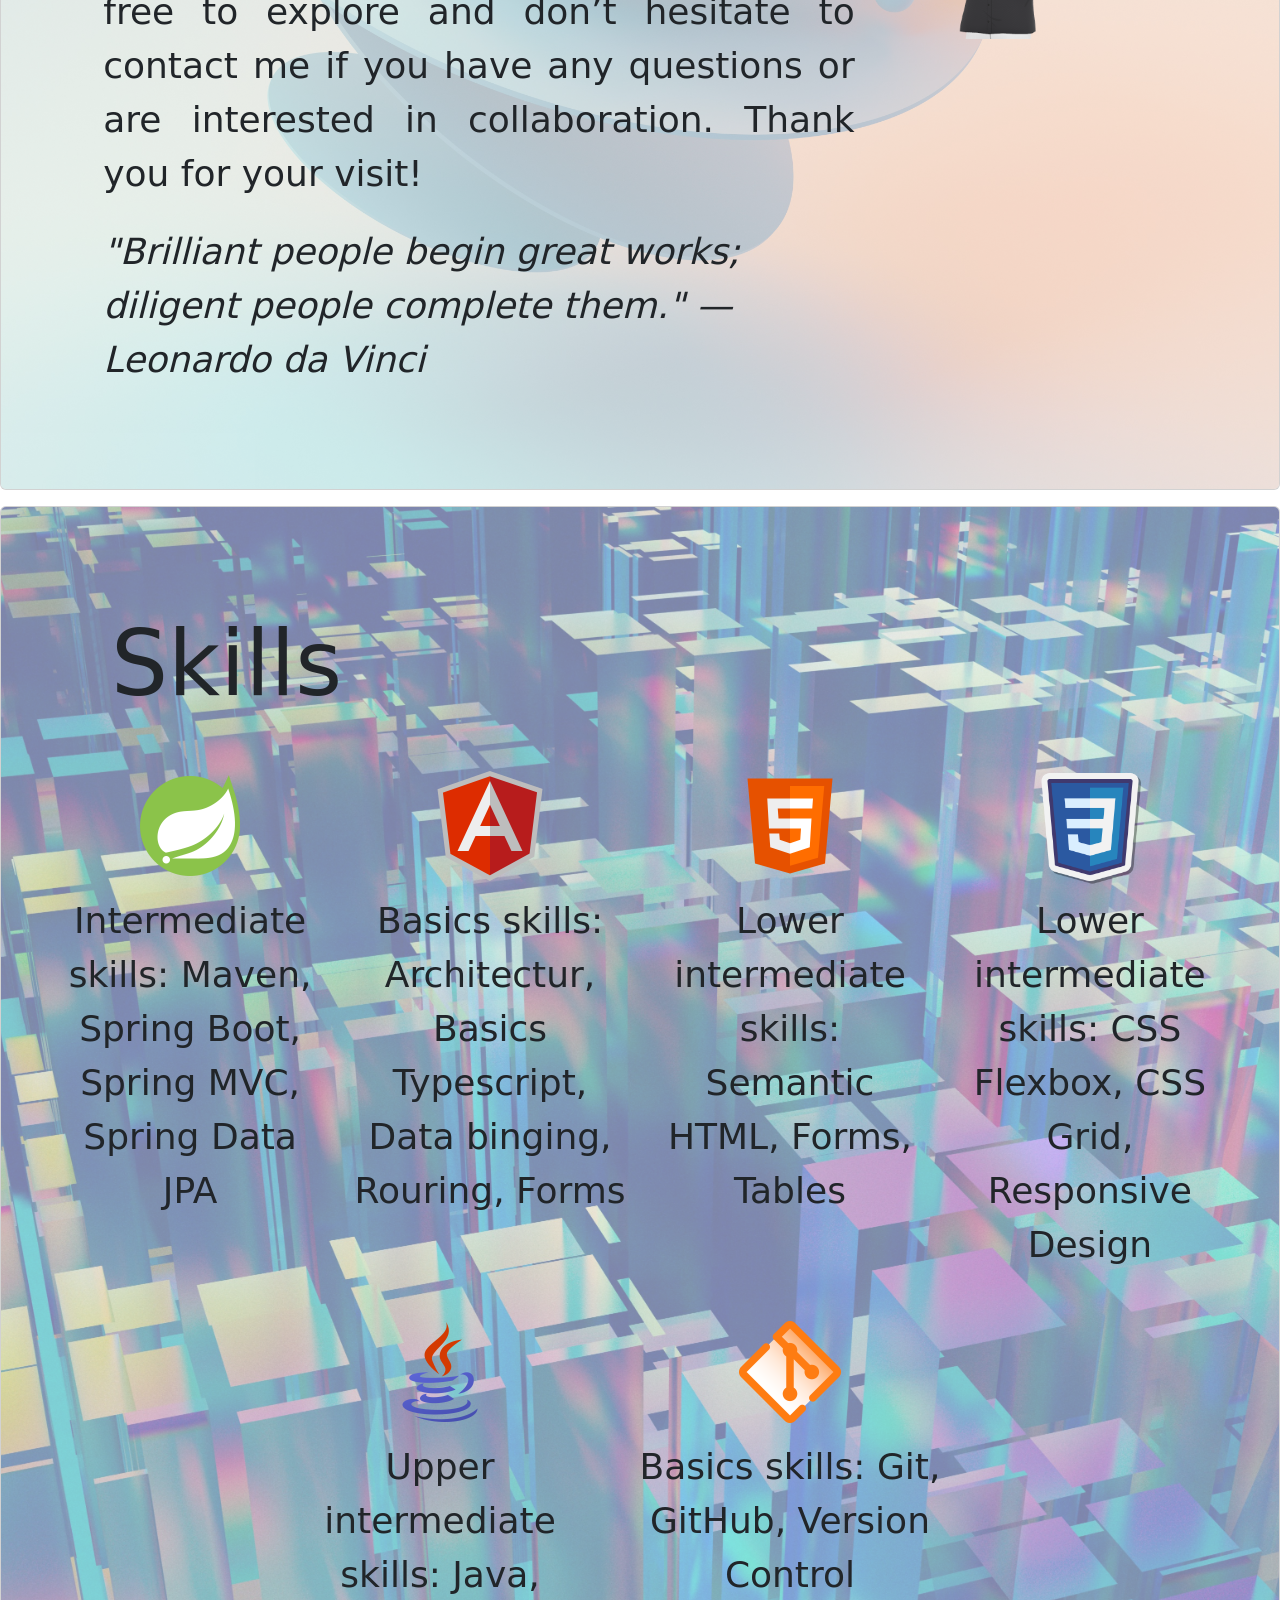
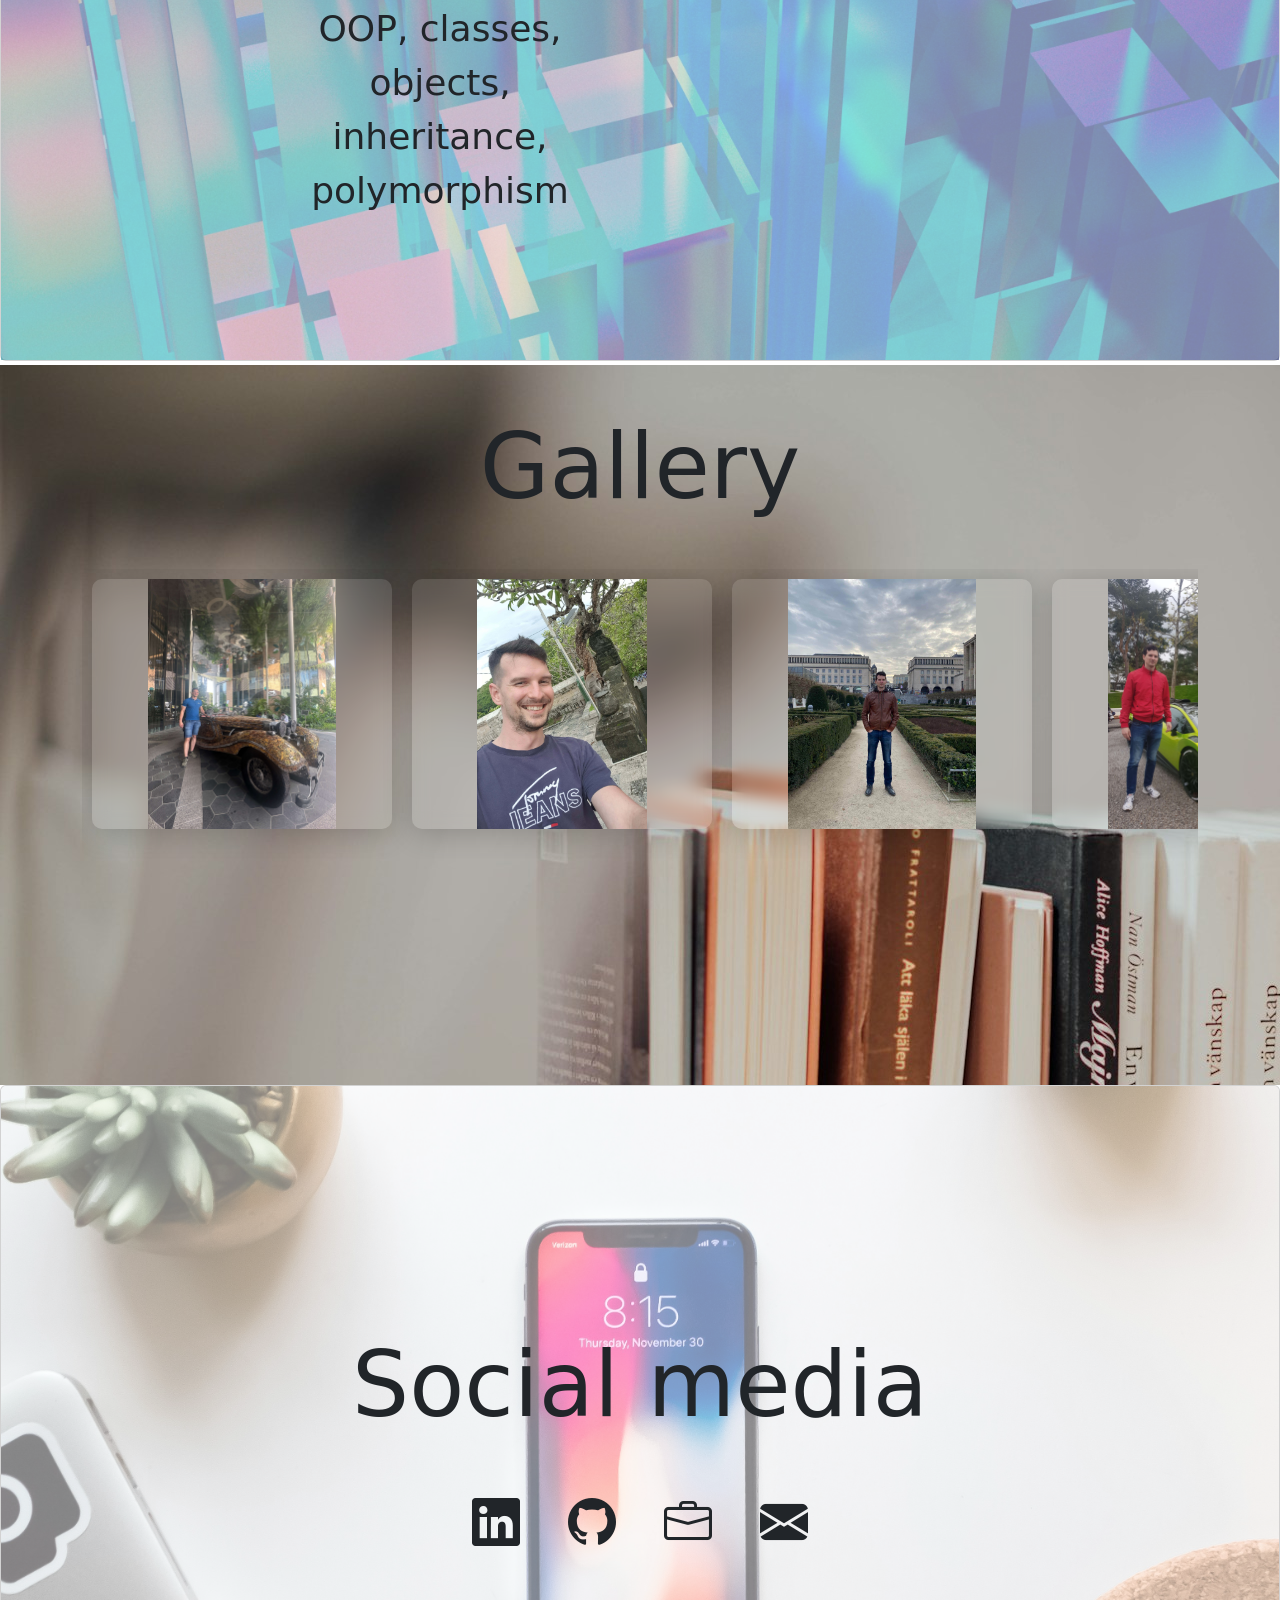
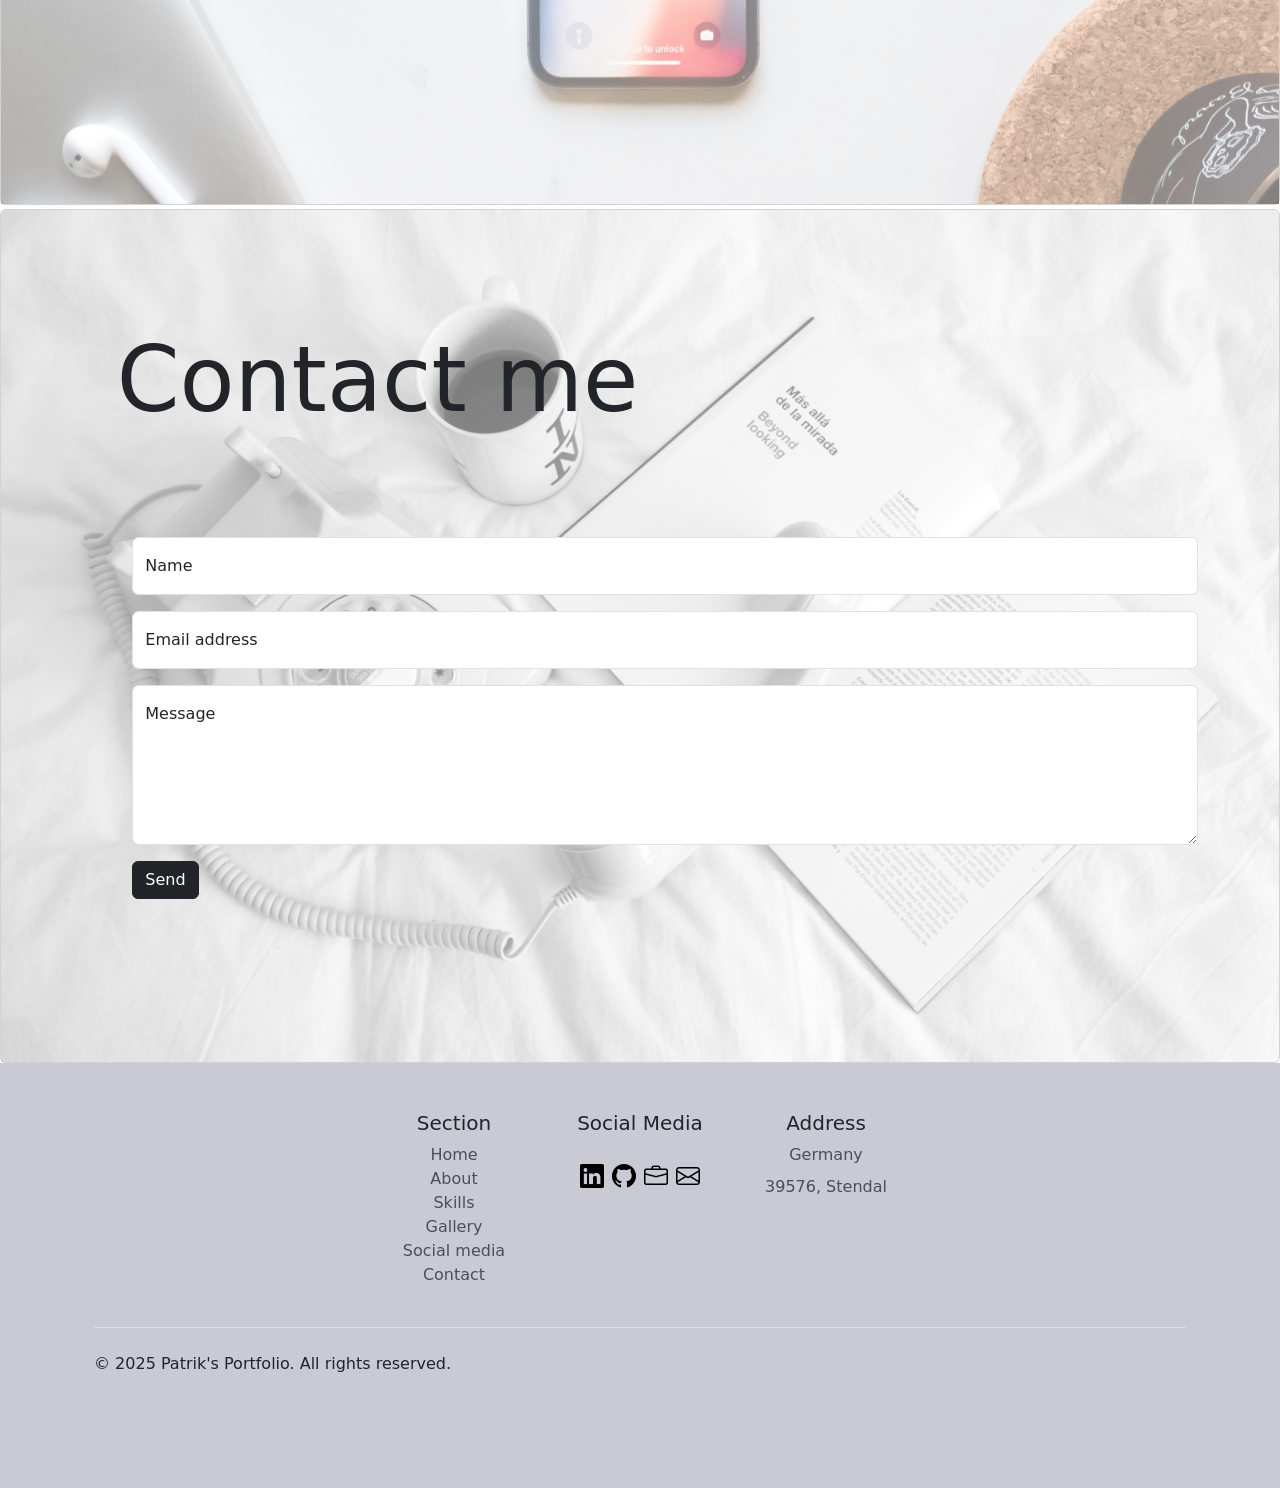
==== commit 09a3d853: "Add files via upload changing emoji size for compatibility with safari browser" ====
--- a/index.html
+++ b/index.html
@@ -12,11 +12,10 @@
 </head>
 
 <body>
-    <div id="header">
-        <!-- Header content if any -->
+    <!-- HEADER -->
+    <div id="header">   
     </div>
 
-    <!-- ABOUT SECTION -->
     <!-- HOME SECTION -->
     <section id="home">
         <div class="card mb-3">
@@ -48,7 +47,7 @@
                         "Brilliant people begin great works; diligent people complete them." — Leonardo da Vinci
                     </p>
                 </div>
-                <img src="images/emoji.png" alt="Emoji" class="ms-3" style="width: 100%;" />
+                <img src="images/emoji.png" alt="Emoji" class="ms-3" style="width: 25%;" />
             </div>
         </div>
     </section>
@@ -240,4 +239,4 @@
         crossorigin="anonymous"></script>
 </body>
 
-</html>
+</html>
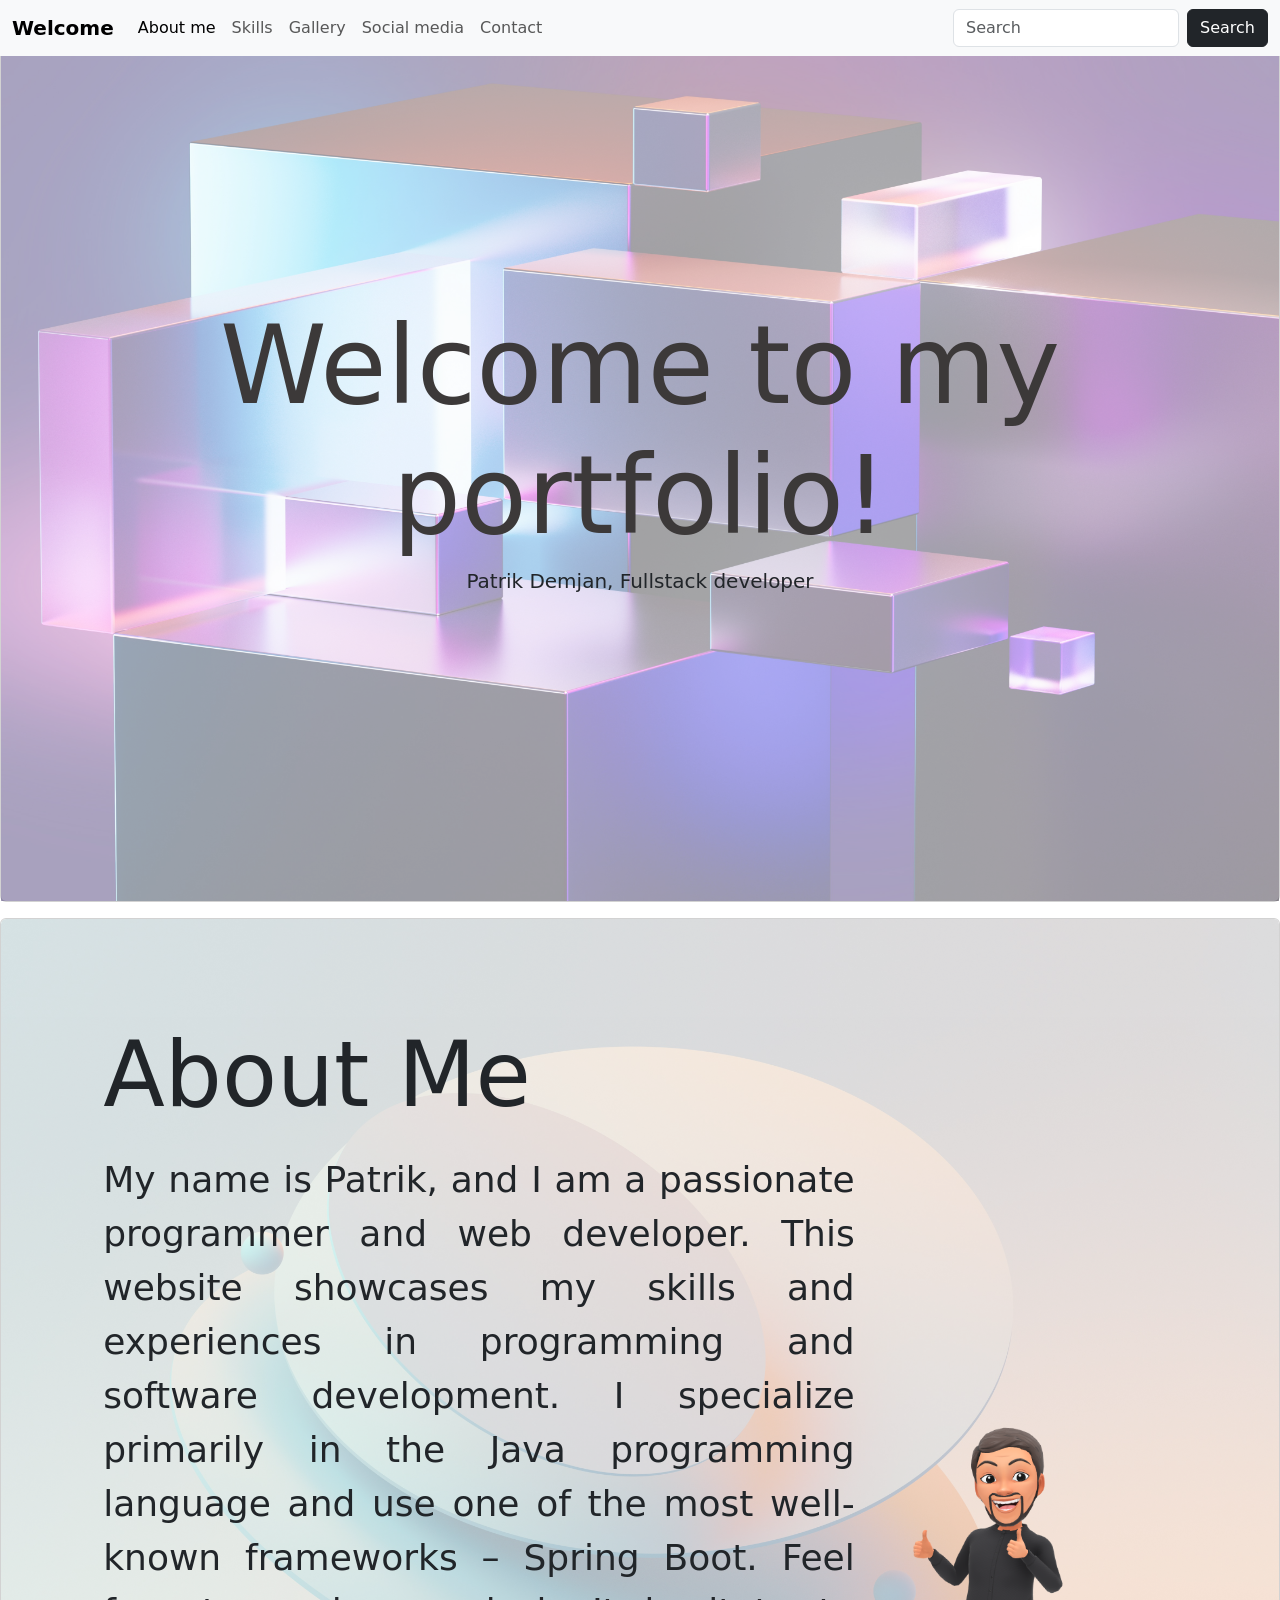
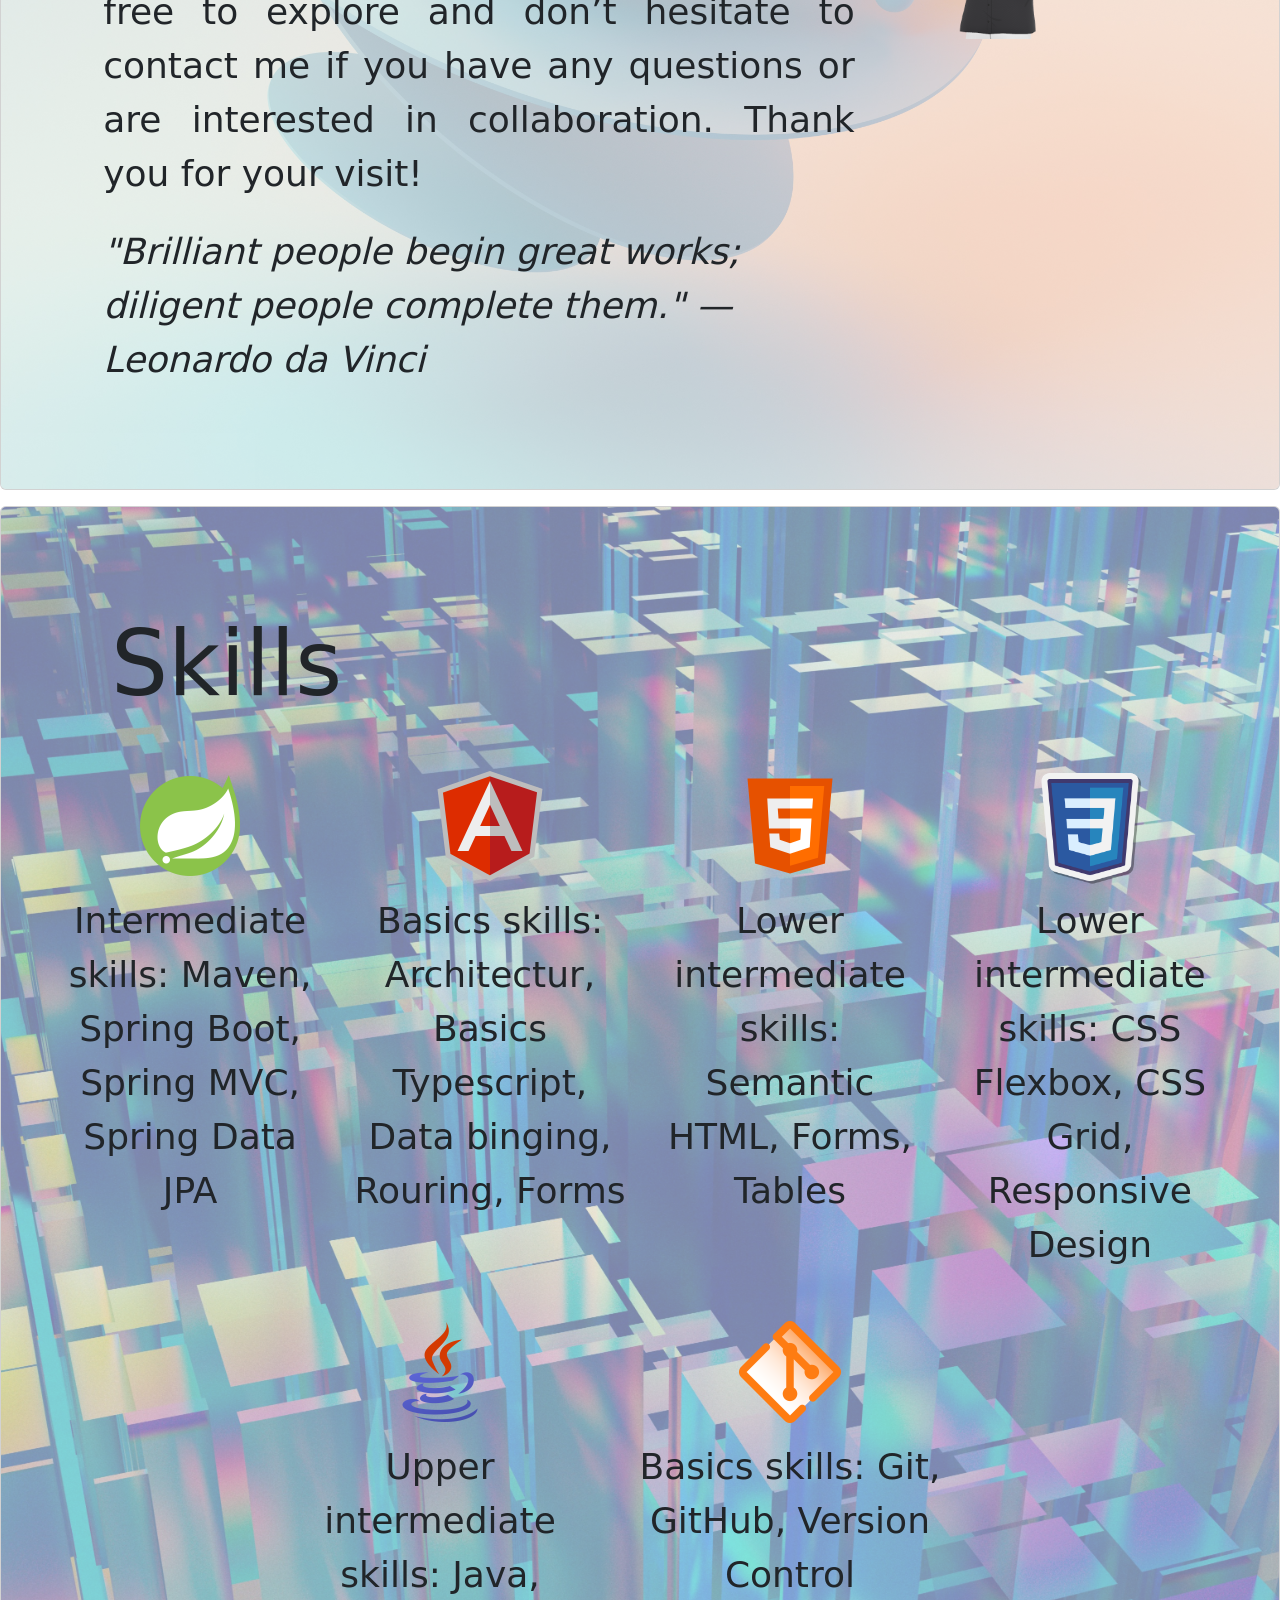
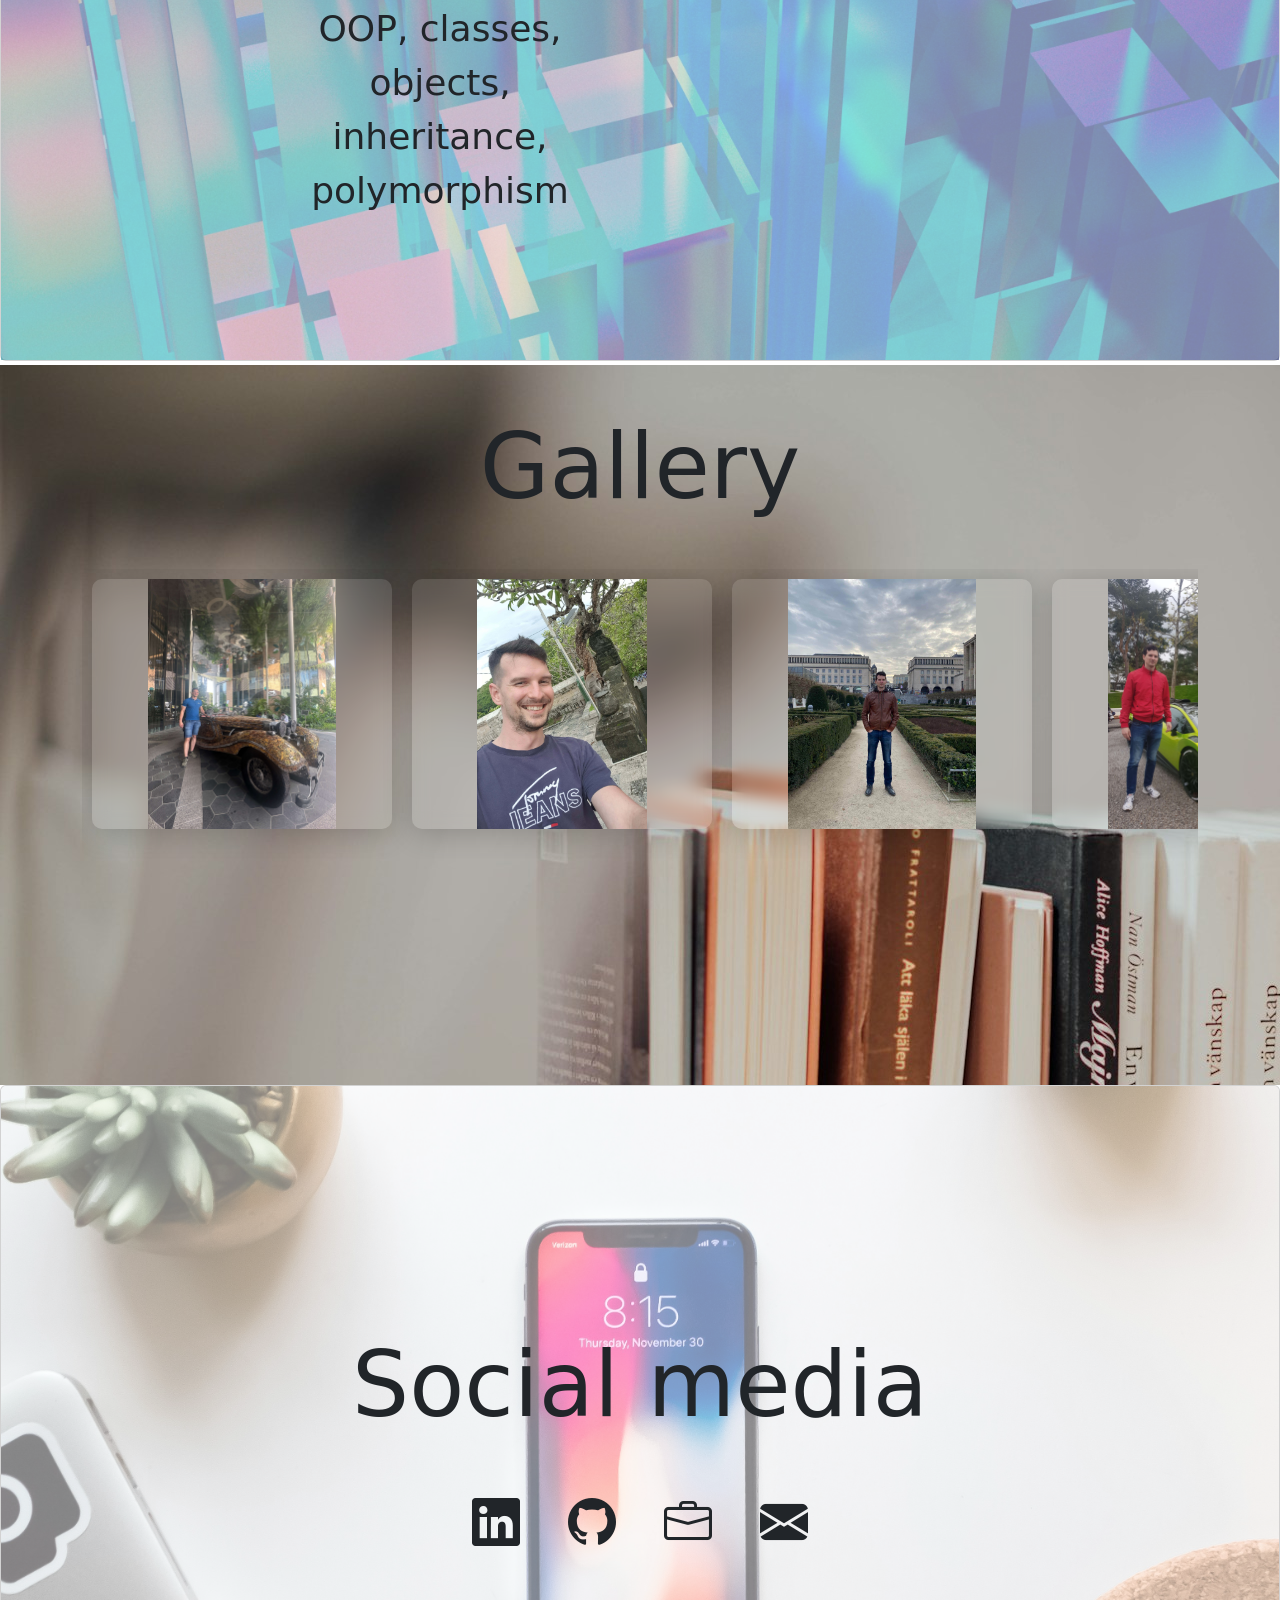
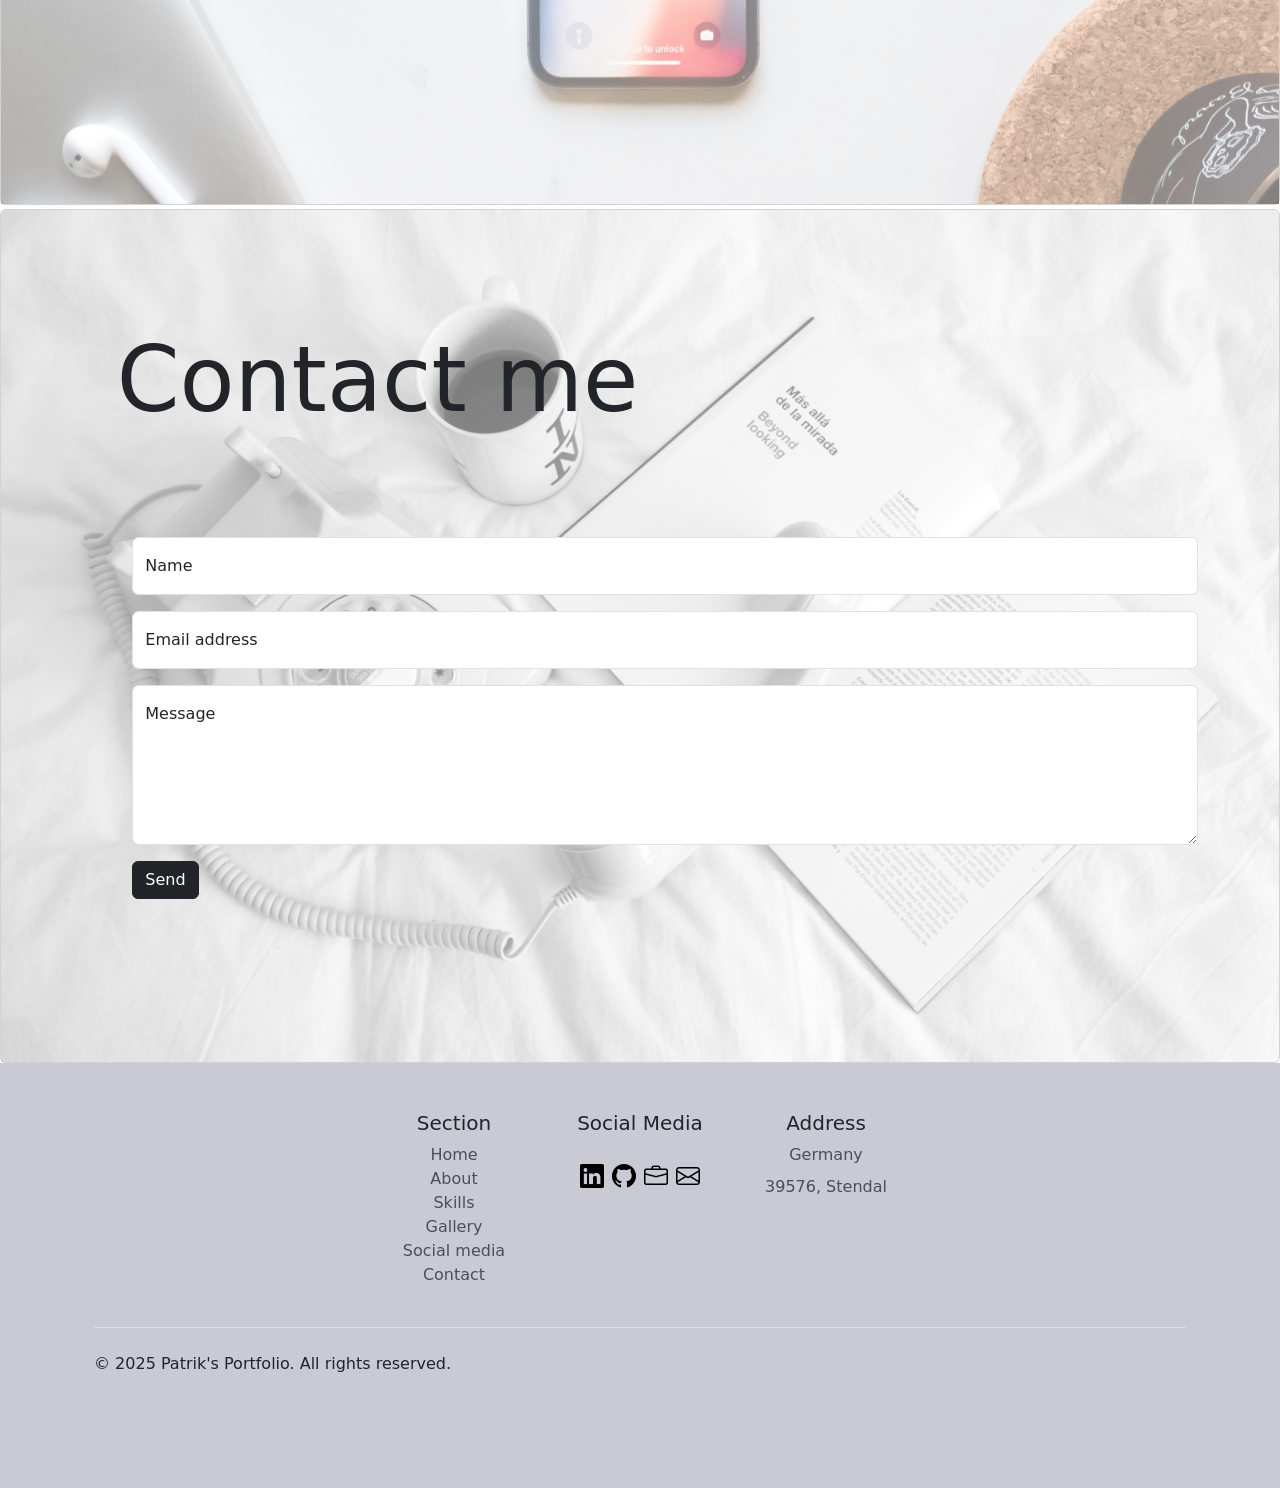
==== commit fb62a096: "Add files via upload uploading Data protection and updating homepage Title" ====
--- a/index.html
+++ b/index.html
@@ -22,7 +22,7 @@
             <img src="images/portfolio3.jpg" class="card-img-top" alt="..." style="height: 100vh; opacity: 0.4;" />
             <div class="card-img-overlay d-flex justify-content-center align-items-center flex-column">
                 <h1 class="card-title text-center" style="font-size: 12vh; color: rgb(60, 57, 57);">Welcome to my
-                    portfolio!</h1>
+                    portfolio!</h1><h5>Patrik Demjan, Fullstack developer</h5>
             </div>
         </div>
     </section>
@@ -139,7 +139,6 @@
                             <h5>Slovakia</h5>
                         </div>
                     </div>
-
                     <div class="card-item">
                         <img src="images/gallery/gallery8.JPG" alt=" " class="fullscreen-img" />
                         <div class="card-caption">
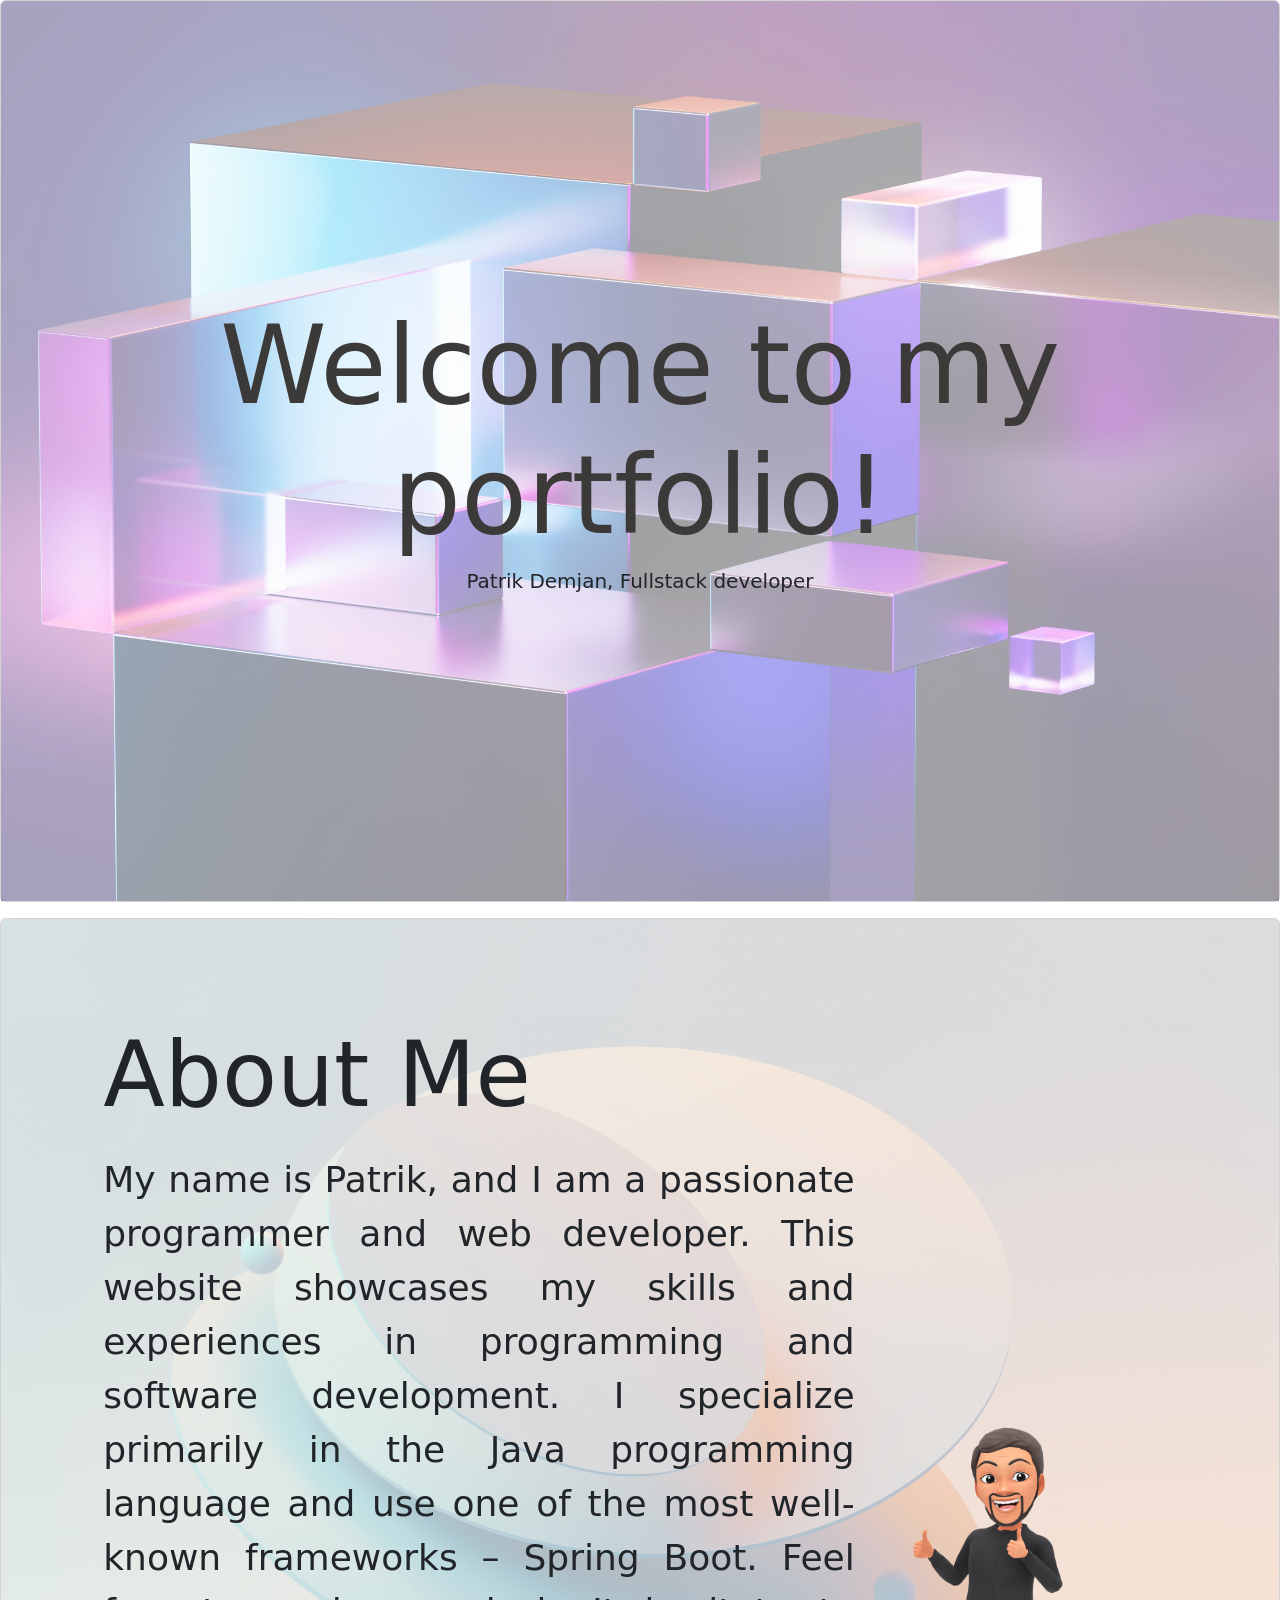
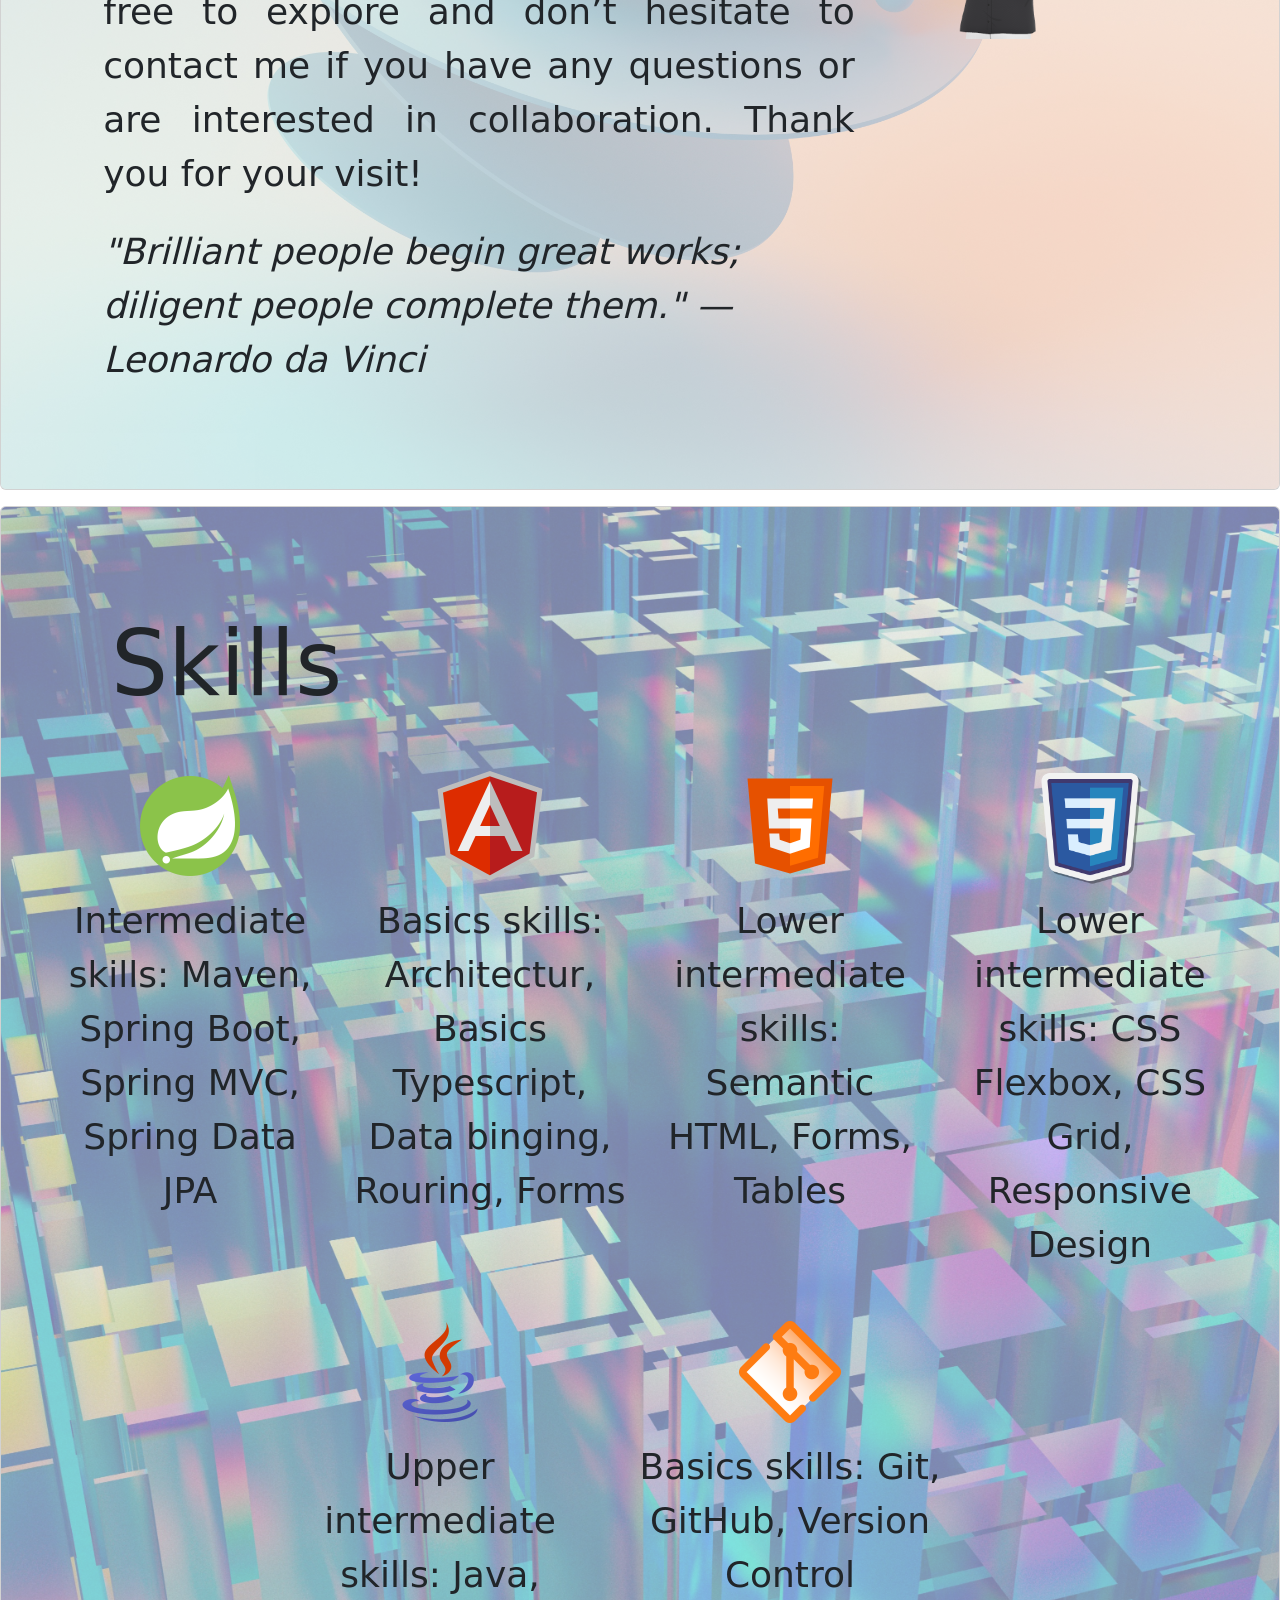
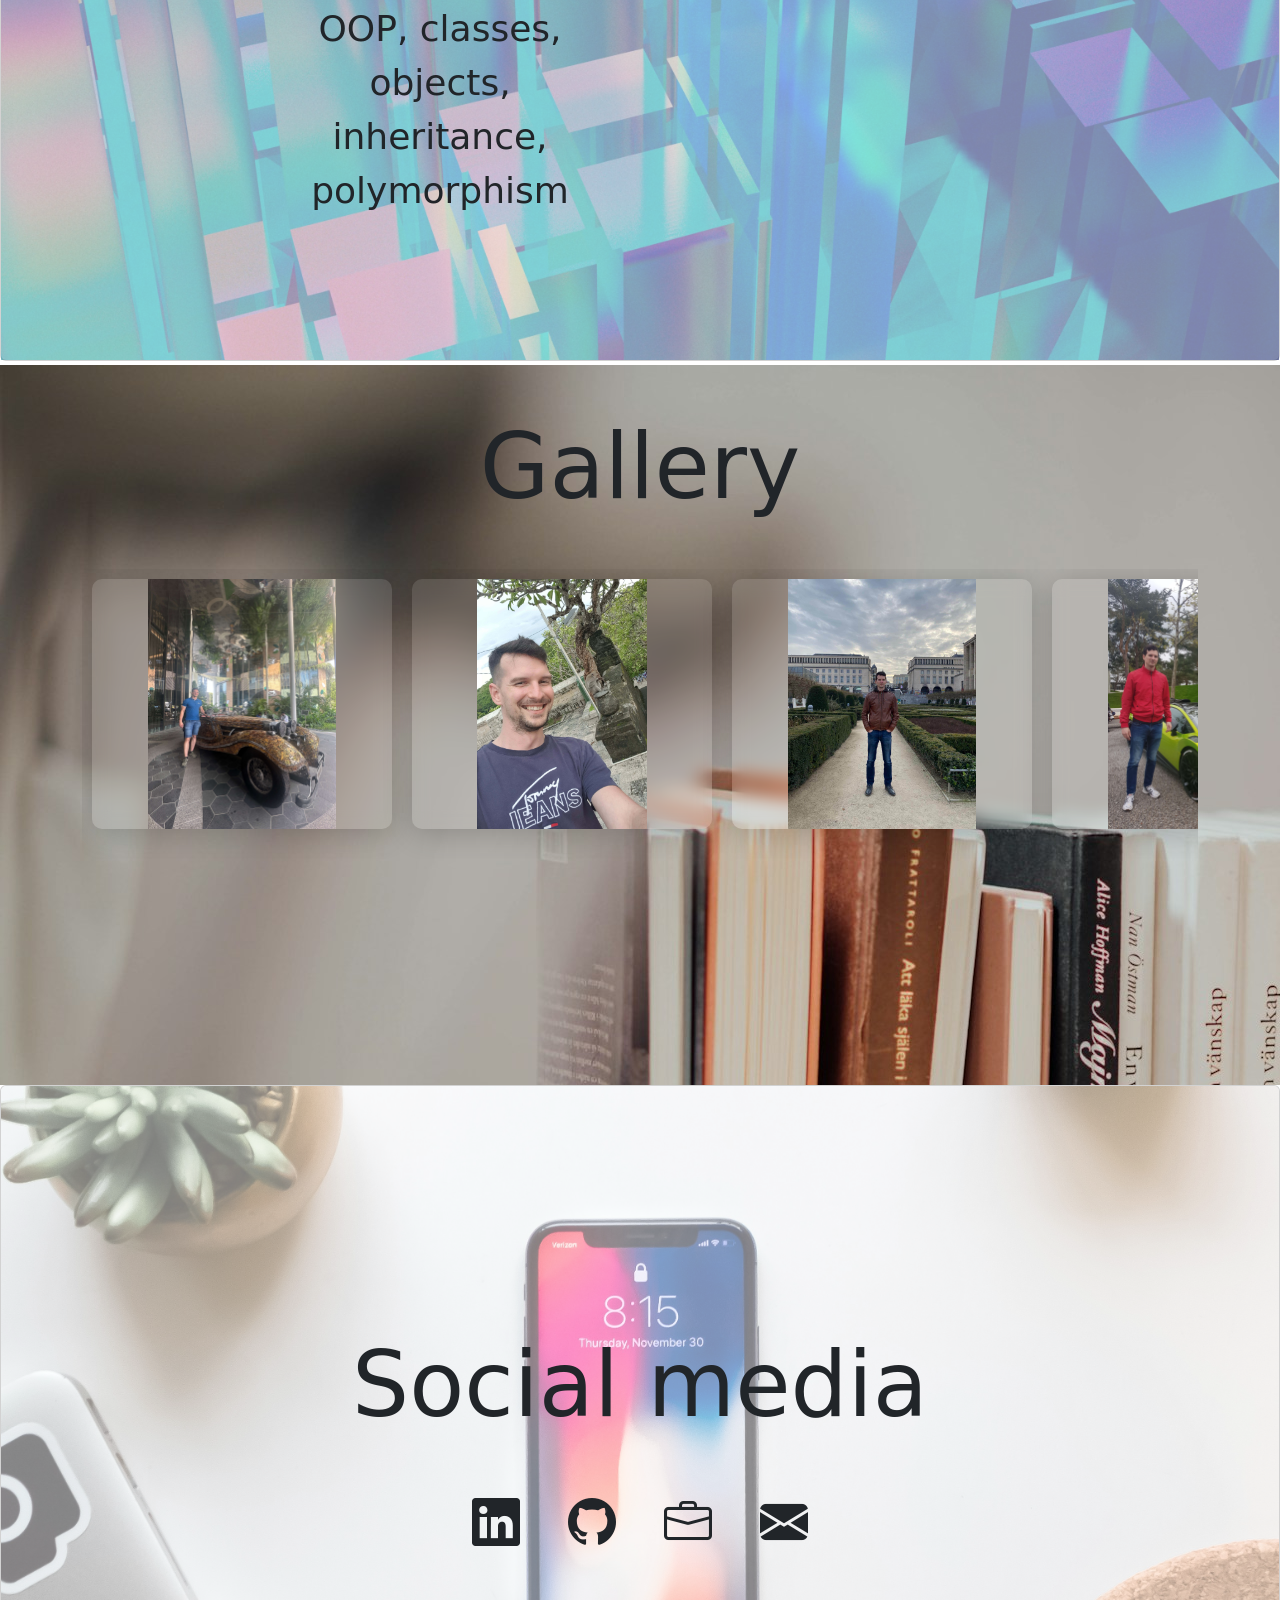
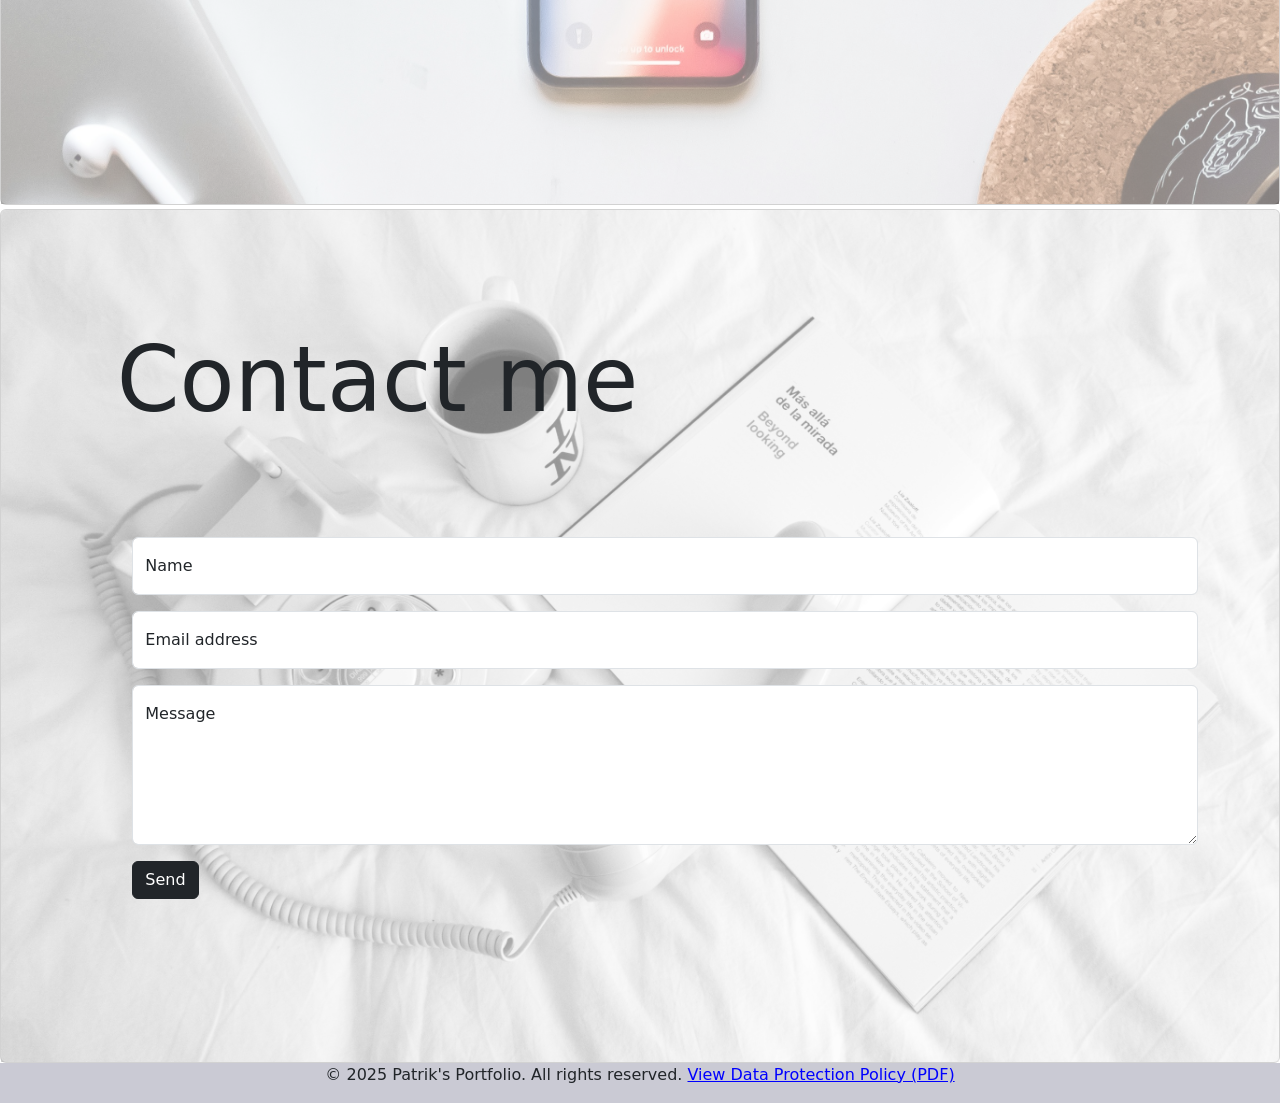
==== commit 8be27b96: "Add files via upload deleting search button" ====
--- a/index.html
+++ b/index.html
@@ -13,7 +13,8 @@
 
 <body>
     <!-- HEADER -->
-    <div id="header">   
+    <div id="header">
+
     </div>
 
     <!-- HOME SECTION -->
@@ -22,7 +23,8 @@
             <img src="images/portfolio3.jpg" class="card-img-top" alt="..." style="height: 100vh; opacity: 0.4;" />
             <div class="card-img-overlay d-flex justify-content-center align-items-center flex-column">
                 <h1 class="card-title text-center" style="font-size: 12vh; color: rgb(60, 57, 57);">Welcome to my
-                    portfolio!</h1><h5>Patrik Demjan, Fullstack developer</h5>
+                    portfolio!</h1>
+                <h5>Patrik Demjan, Fullstack developer</h5>
             </div>
         </div>
     </section>
@@ -122,19 +124,19 @@
                         </div>
                     </div>
                     <div class="card-item">
-                        <img src="images/gallery/gallery4.JPG" alt="Belgium" class="fullscreen-img"/>
+                        <img src="images/gallery/gallery4.JPG" alt="Belgium" class="fullscreen-img" />
                         <div class="card-caption">
                             <h5>Belgium</h5>
                         </div>
                     </div>
                     <div class="card-item">
-                        <img src="images/gallery/gallery2.JPG" alt="Germany" class="fullscreen-img"/>
+                        <img src="images/gallery/gallery2.JPG" alt="Germany" class="fullscreen-img" />
                         <div class="card-caption">
                             <h5>Germany</h5>
                         </div>
                     </div>
                     <div class="card-item">
-                        <img src="images/gallery/gallery6.JPG" alt="Slovakia" class="fullscreen-img"/>
+                        <img src="images/gallery/gallery6.JPG" alt="Slovakia" class="fullscreen-img" />
                         <div class="card-caption">
                             <h5>Slovakia</h5>
                         </div>
@@ -229,10 +231,11 @@
     <!-- FOOTER -->
 
     <div id="footer" style="background-color: rgb(202, 202, 212);">
-        © 2025 Patrik's Portfolio
+        <p>© 2025 Patrik's Portfolio. All rights reserved. <a href="DataProtection.pdf" style="color: blue;">View Data
+                Protection Policy (PDF)</a></p>
     </div>
 
-    <script src="javascript.js"></script>
+    <script src="script.js"></script>
     <script src="https://cdn.jsdelivr.net/npm/bootstrap@5.3.7/dist/js/bootstrap.bundle.min.js"
         integrity="sha384-ndDqU0Gzau9qJ1lfW4pNLlhNTkCfHzAVBReH9diLvGRem5+R9g2FzA8ZGN954O5Q"
         crossorigin="anonymous"></script>
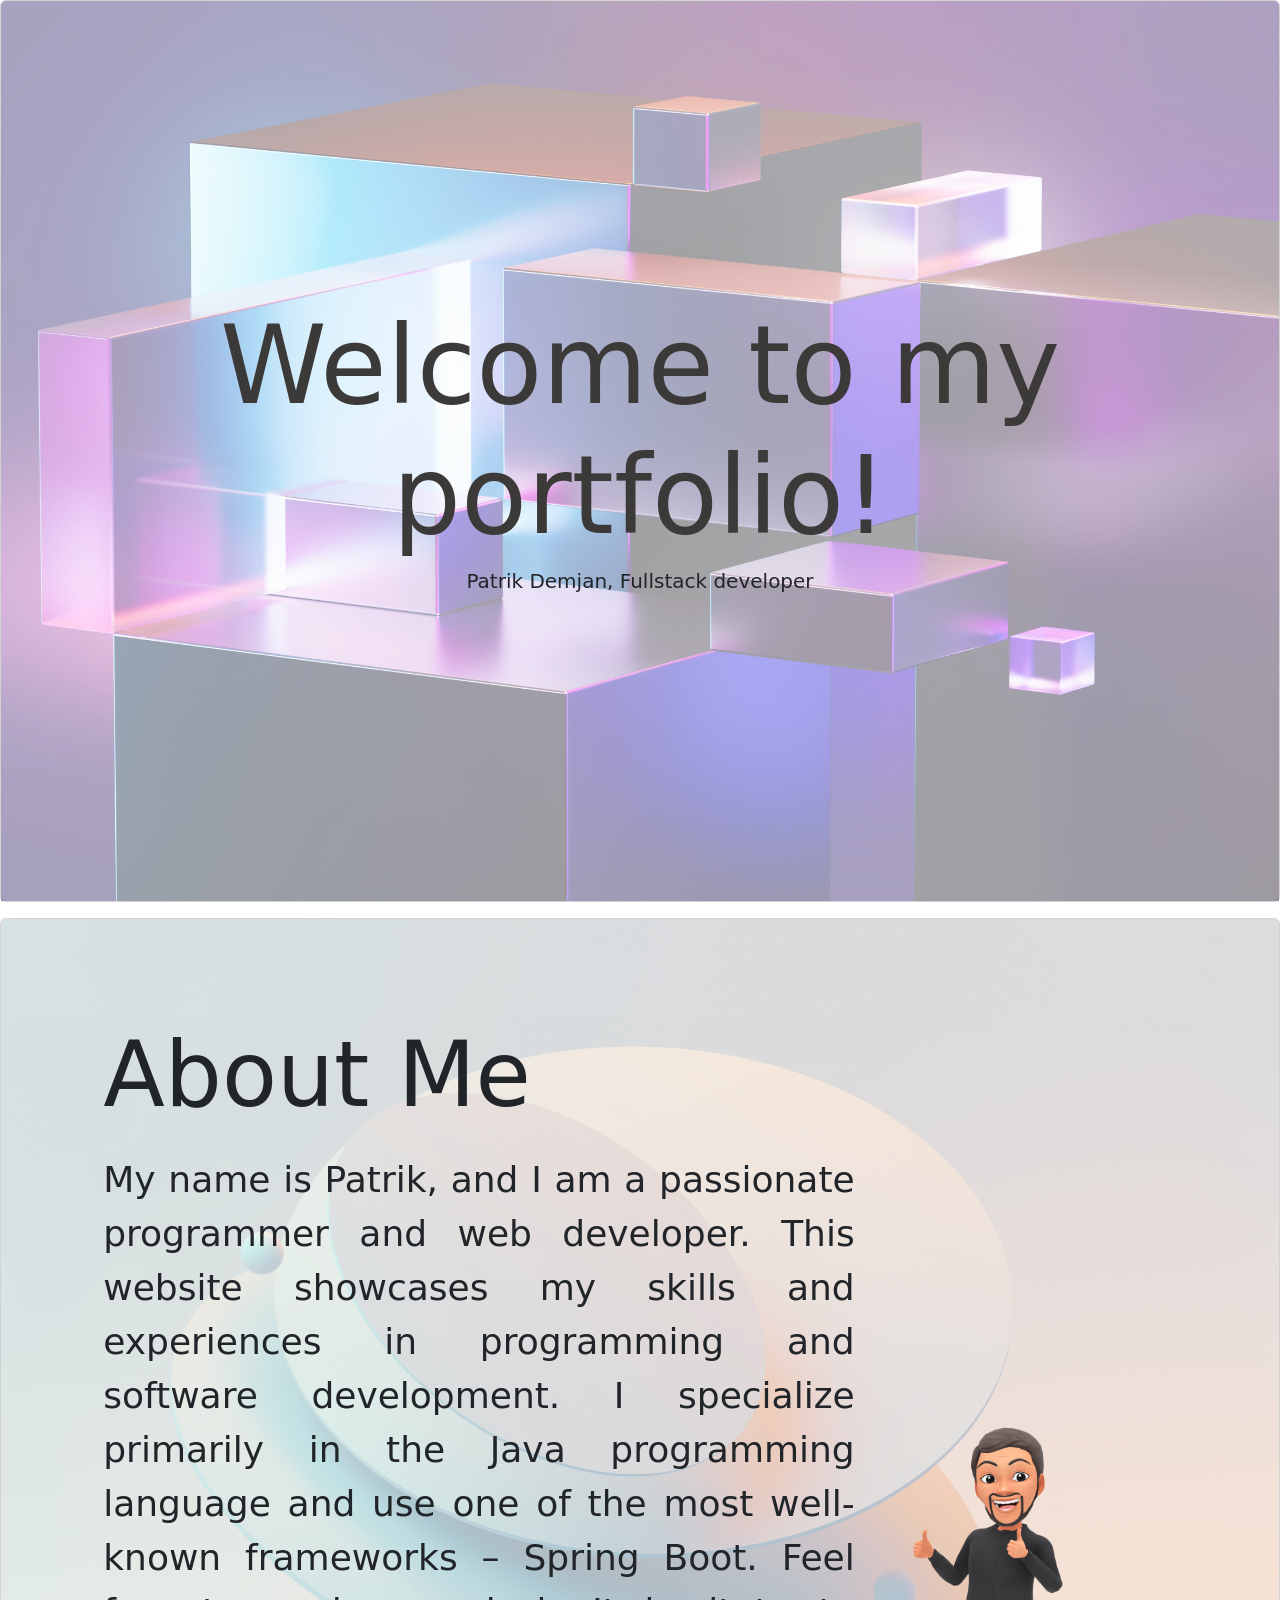
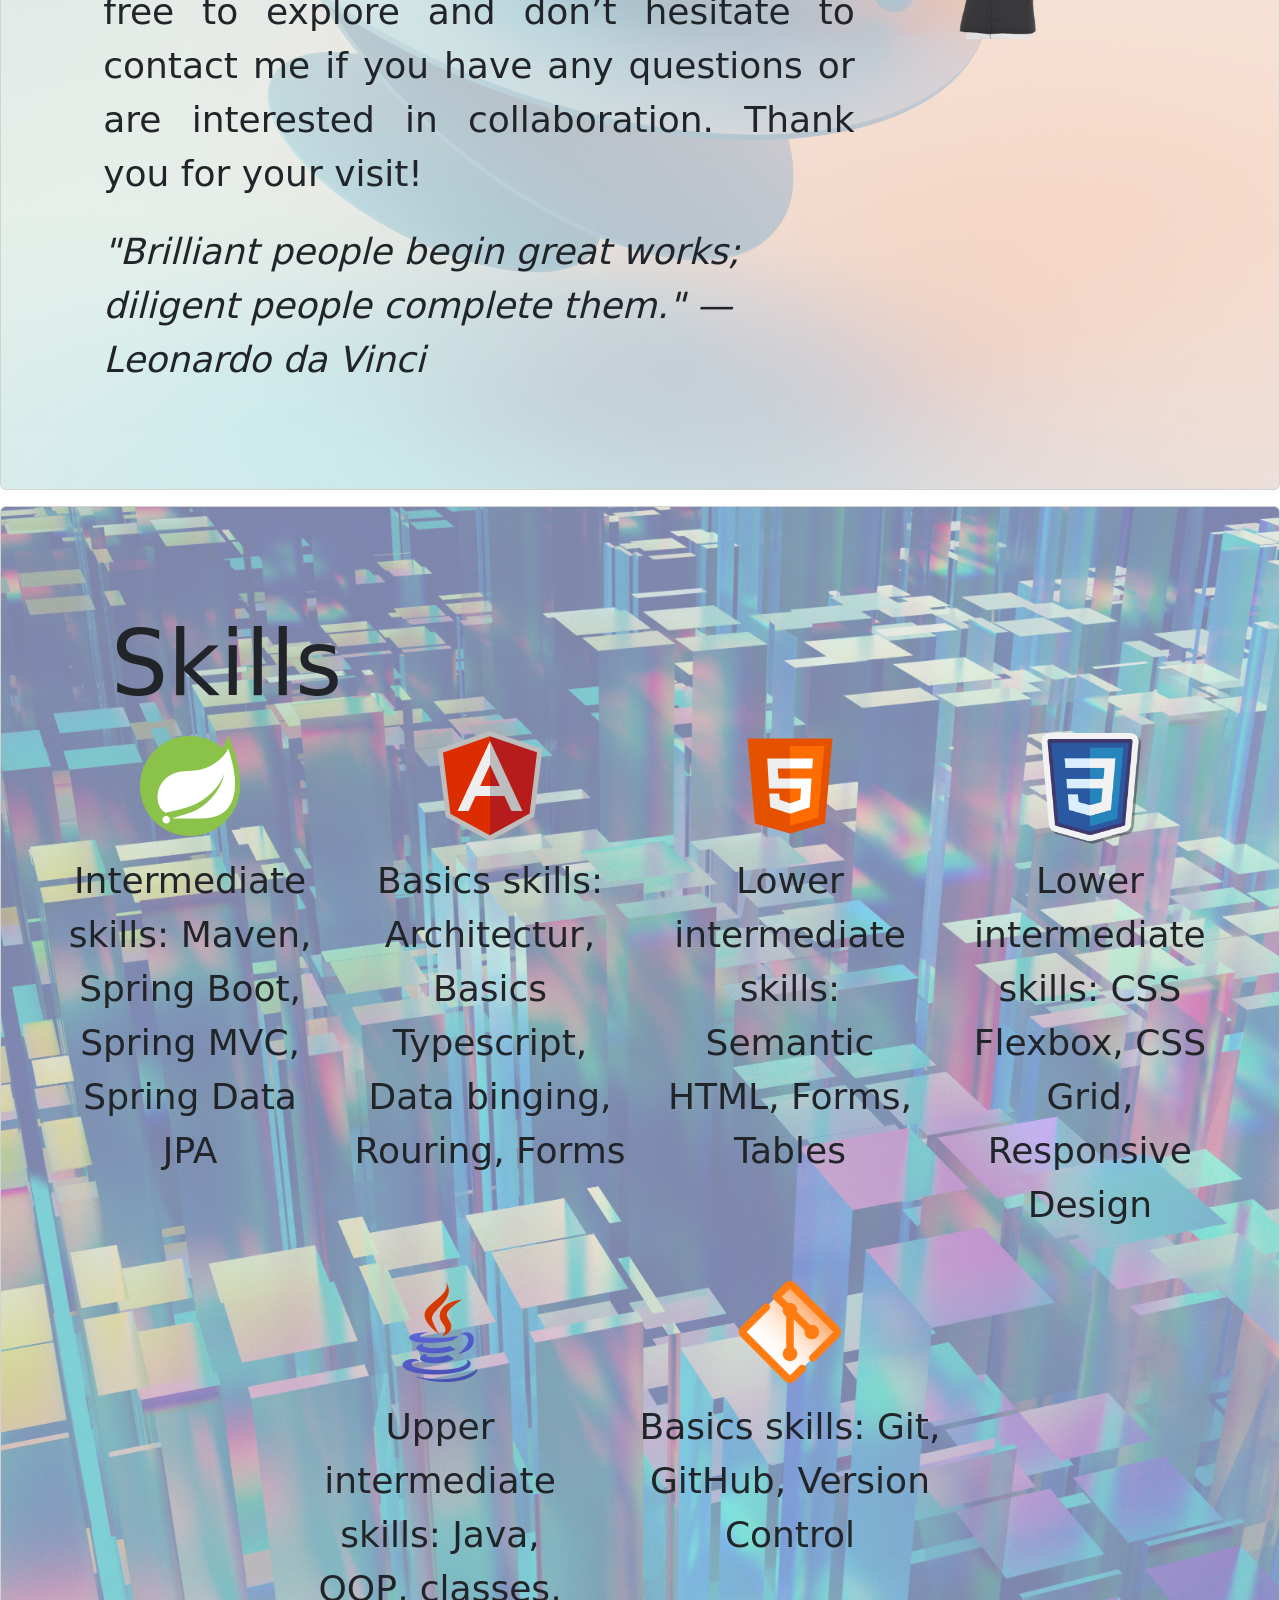
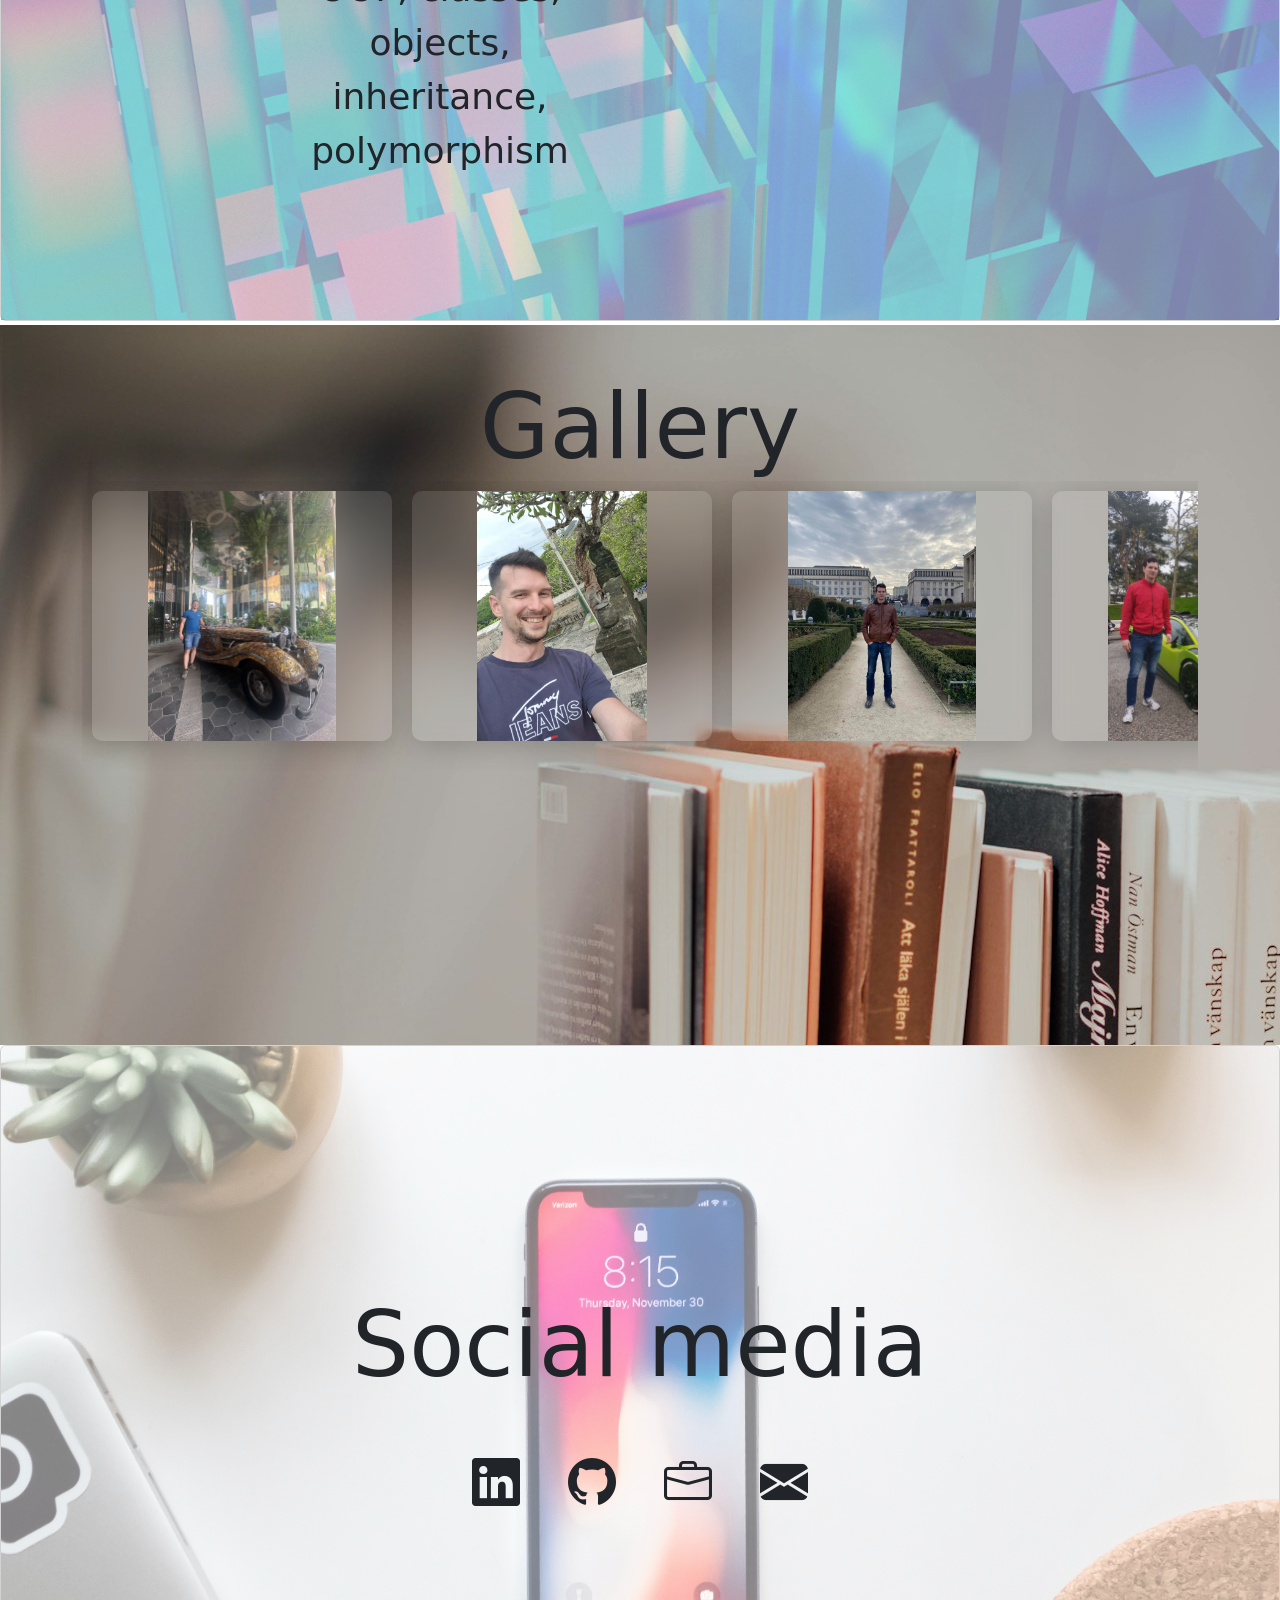
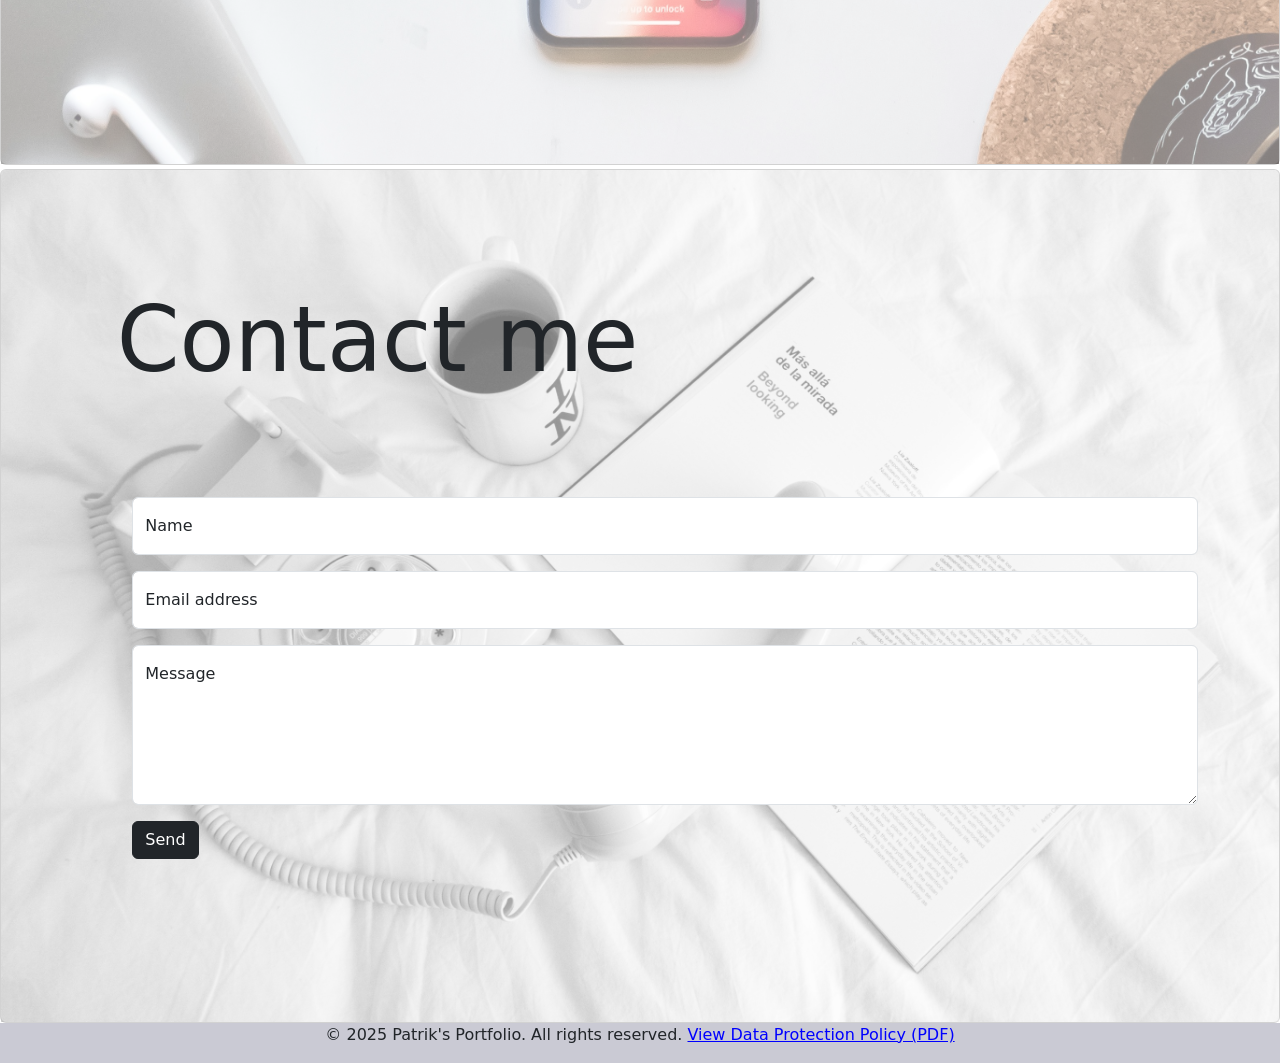
==== commit 0849a71d: "Add files via upload updating font for smartphones" ====
--- a/index.html
+++ b/index.html
@@ -60,7 +60,7 @@
             <img src="images/portfolio6.jpg" class="card-img-top position-absolute w-100 h-100" alt="Skills Background"
                 style="object-fit: cover; opacity: 0.5; left: 0; top: 0;" />
             <div class="card-img-overlay">
-                <h2 class="card-title mb-5" style="font-size: 10vh; padding-left: 5%;">Skills</h2>
+                <h2 class="card-title" style="font-size: 10vh; padding-left: 5%;">Skills</h2>
                 <div class="row justify-content-center">
                     <div class="col-12 col-md-3 mb-4 d-flex flex-column align-items-center skill-item">
                         <img src="images/logos/spring.png" alt="Skill 1" class="img-fluid mb-2"
@@ -108,7 +108,7 @@
 
     <section id="gallery" style="background-image: url('images/portfolio8.jpg');">
         <div class="container py-5">
-            <h2 class="text-center mb-5" style="font-size: 10vh;">Gallery</h2>
+            <h2 class="card-title" style="font-size: 10vh; text-align: center;">Gallery</h2>
             <div class="slider-wrapper">
                 <div class="card-slider" id="cardSlider">
                     <div class="card-item">
@@ -235,7 +235,7 @@
                 Protection Policy (PDF)</a></p>
     </div>
 
-    <script src="script.js"></script>
+    <script src="javascript.js"></script>
     <script src="https://cdn.jsdelivr.net/npm/bootstrap@5.3.7/dist/js/bootstrap.bundle.min.js"
         integrity="sha384-ndDqU0Gzau9qJ1lfW4pNLlhNTkCfHzAVBReH9diLvGRem5+R9g2FzA8ZGN954O5Q"
         crossorigin="anonymous"></script>
--- a/css/styles.css
+++ b/css/styles.css
@@ -59,11 +59,6 @@
 
 footer .bi {
   color: #000 !important;
-}
-
-.highlighted-search-result {
-  background-color: rgb(180, 180, 179);
-  transition: background-color 0.3s ease;
 }
 
 /* CARD SLIDER */
@@ -110,6 +105,8 @@
   background-color: rgba(255, 255, 255, 0.7);
 }
 
+/* ------ FULLSCREEN MODE -------*/
+
 .fullscreen-overlay {
   position: fixed;
   top: 0;
@@ -240,4 +237,21 @@
     height: 100%;
     object-fit: contain;
   }
-}
+
+  #gallery h2 {
+    font-size: 7vh;
+  }
+
+  #skills .card,
+  #gallery {
+    padding-top: 20px;
+    padding-bottom: 20px;
+    height: auto;
+    min-height: unset;
+  }
+
+  #skills .card-img-overlay,
+  #gallery .container {
+    padding: 10px;
+  }
+}
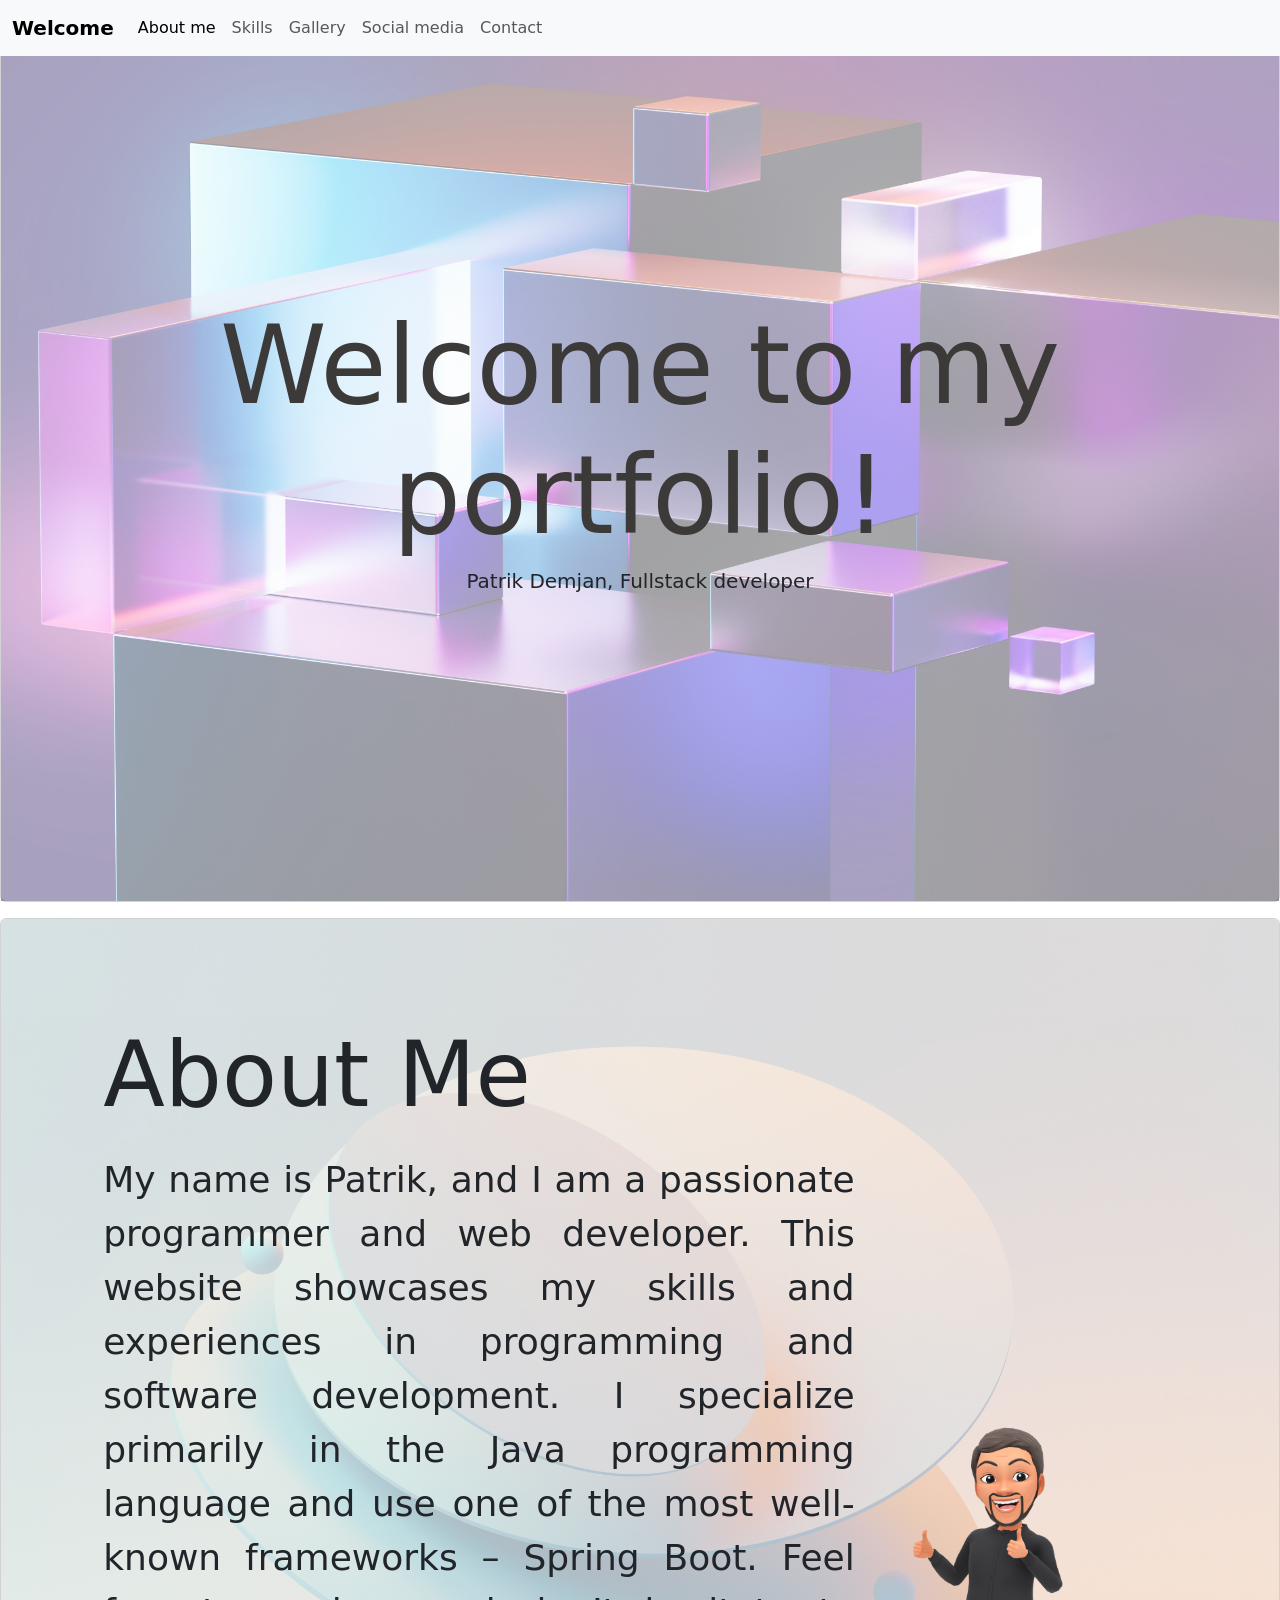
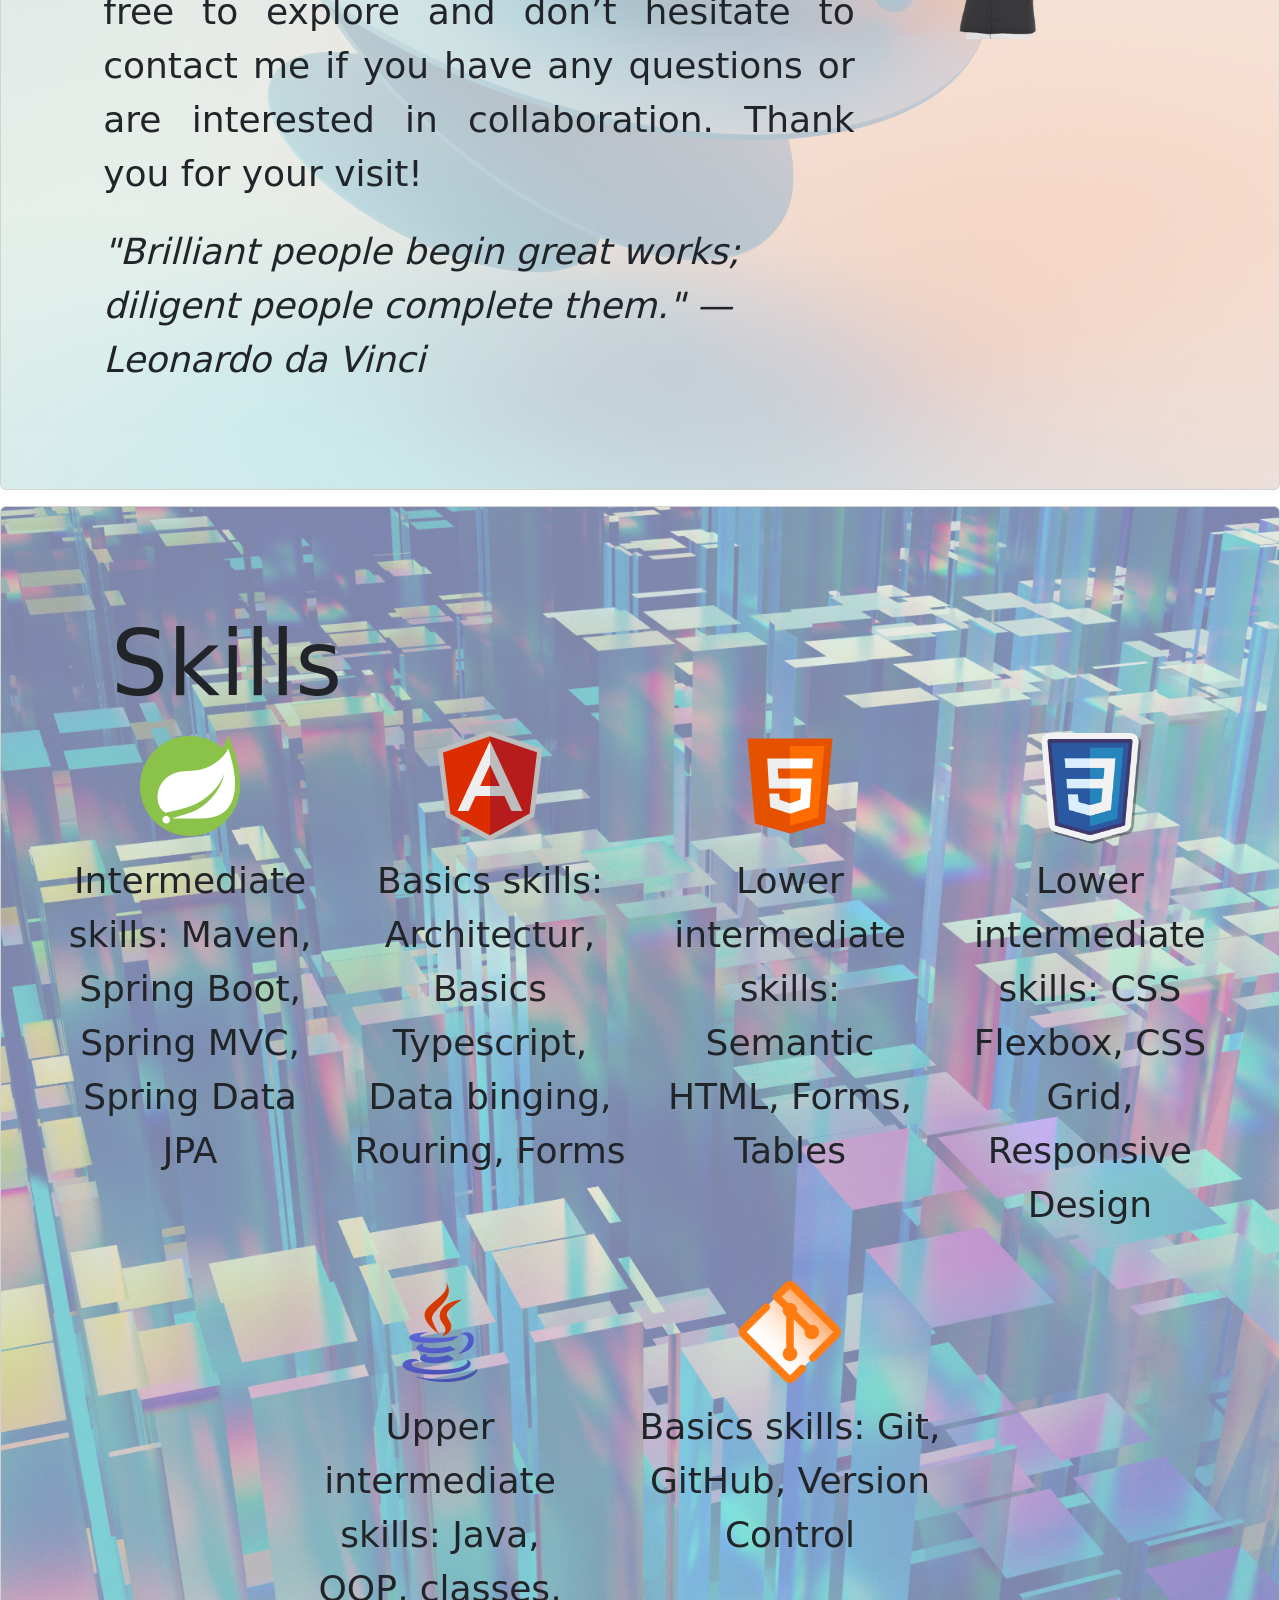
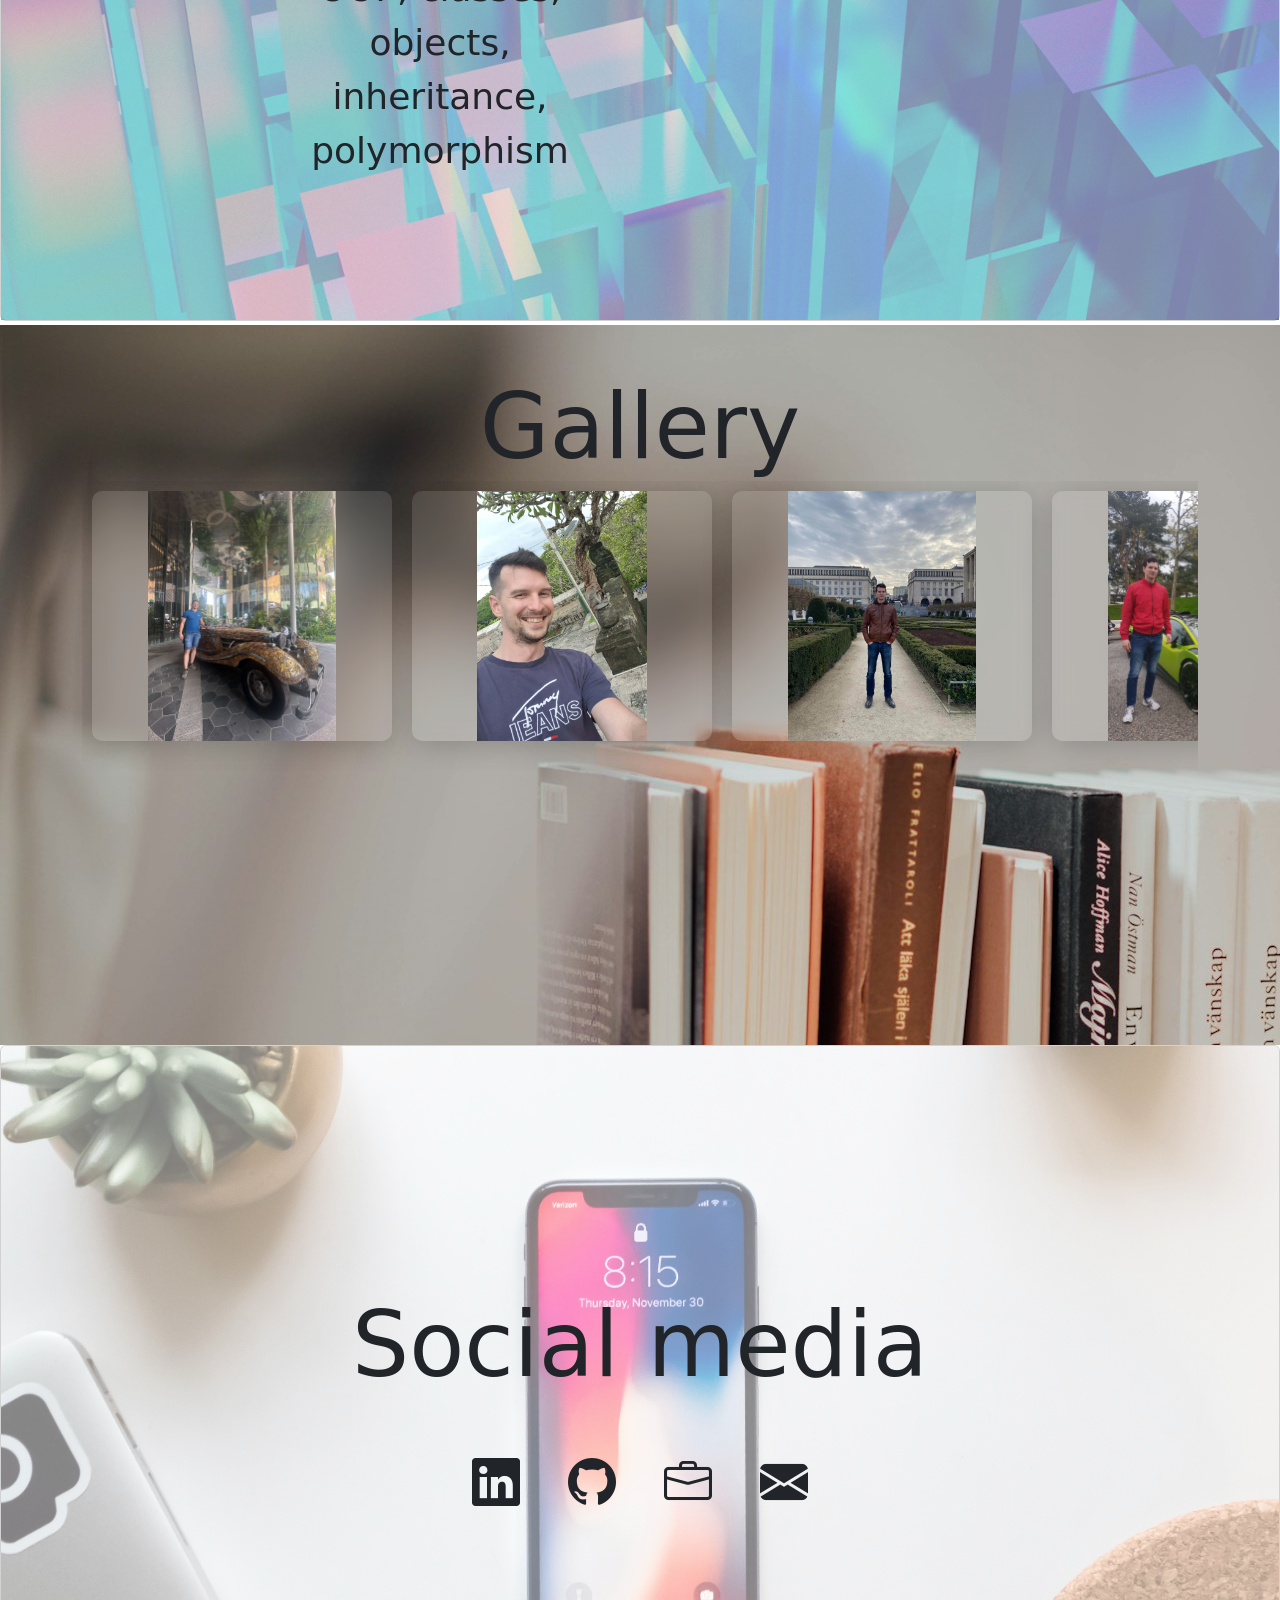
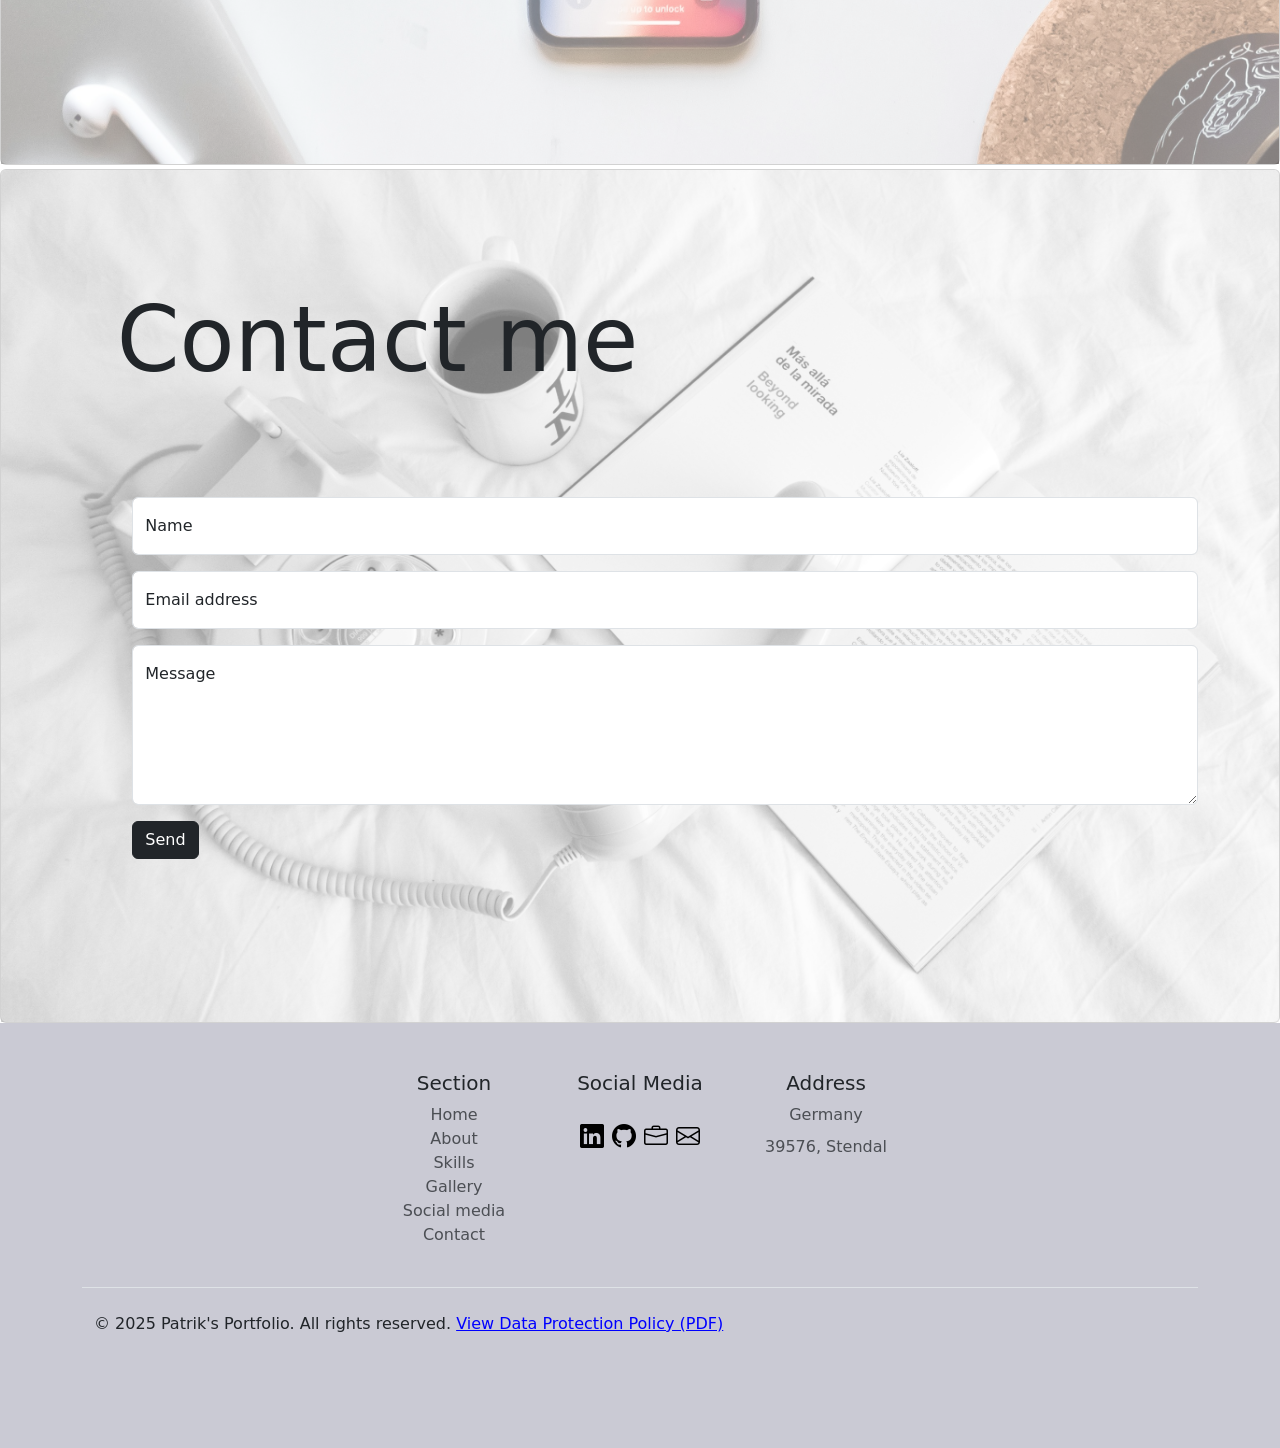
==== commit d206e9e0: "Update index.html changing javascript.js to script.js" ====
--- a/index.html
+++ b/index.html
@@ -235,10 +235,10 @@
                 Protection Policy (PDF)</a></p>
     </div>
 
-    <script src="javascript.js"></script>
+    <script src="script.js"></script>
     <script src="https://cdn.jsdelivr.net/npm/bootstrap@5.3.7/dist/js/bootstrap.bundle.min.js"
         integrity="sha384-ndDqU0Gzau9qJ1lfW4pNLlhNTkCfHzAVBReH9diLvGRem5+R9g2FzA8ZGN954O5Q"
         crossorigin="anonymous"></script>
 </body>
 
-</html>+</html>
--- a/css/styles.css
+++ b/css/styles.css
@@ -105,7 +105,7 @@
   background-color: rgba(255, 255, 255, 0.7);
 }
 
-/* ------ FULLSCREEN MODE -------*/
+/* ------ FULLSCREEN MODE -------*/ 
 
 .fullscreen-overlay {
   position: fixed;
@@ -238,20 +238,5 @@
     object-fit: contain;
   }
 
-  #gallery h2 {
-    font-size: 7vh;
-  }
-
-  #skills .card,
-  #gallery {
-    padding-top: 20px;
-    padding-bottom: 20px;
-    height: auto;
-    min-height: unset;
-  }
-
-  #skills .card-img-overlay,
-  #gallery .container {
-    padding: 10px;
-  }
-}
+
+}
